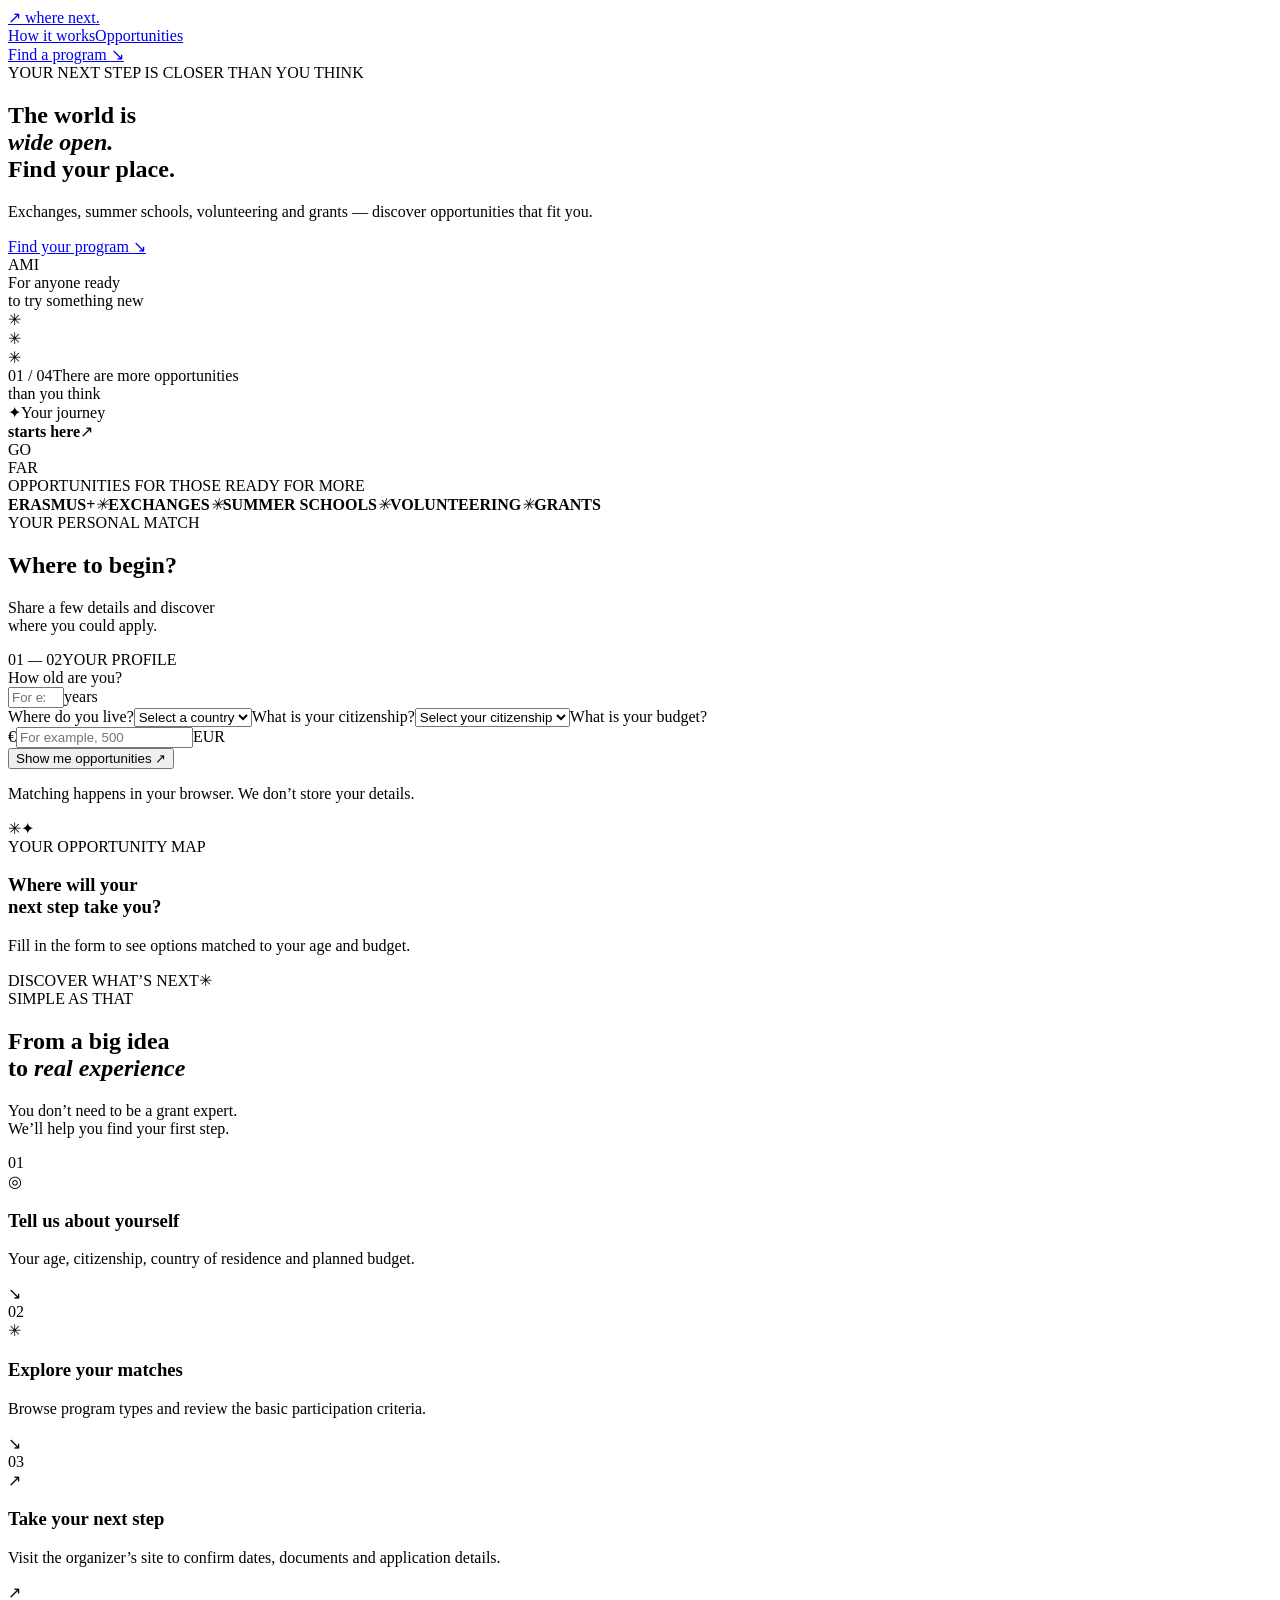
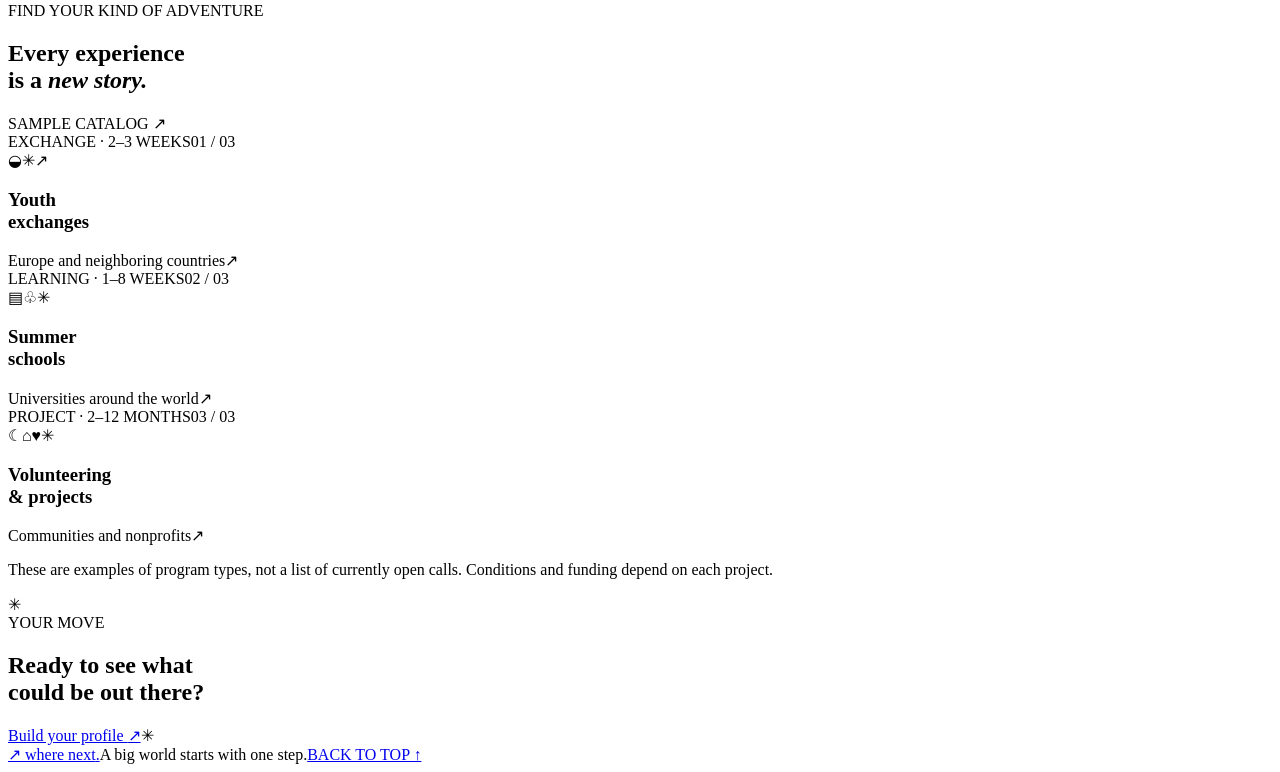
==== site/index.html @ 996e5d80 "Add site/index.html Initial commit of the index.html file with structure and content for the 'Where " ====
<!doctype html>
<html lang="en">
<head>
  <meta charset="utf-8">
  <meta name="viewport" content="width=device-width, initial-scale=1">
  <meta name="theme-color" content="#f6f5ef">
  <title>Where Next — find your opportunity</title>
  <meta name="description" content="Find international exchanges, summer schools and learning programs that fit your age, country and budget.">
  <link rel="preconnect" href="https://fonts.googleapis.com">
  <link rel="preconnect" href="https://fonts.gstatic.com" crossorigin>
  <link href="https://fonts.googleapis.com/css2?family=DM+Sans:wght@400;500;600;700&family=Manrope:wght@400;500;600;700;800&display=swap" rel="stylesheet">
  <link rel="stylesheet" href="style.css">
</head>
<body>
  <header class="topbar"><a class="brand" href="#top" aria-label="Where Next — home"><span class="brand-mark">↗</span> where next<span class="brand-dot">.</span></a><nav><a href="#how">How it works</a><a href="#opportunities">Opportunities</a></nav><a class="top-cta" href="#finder">Find a program <span>↘</span></a></header>
  <main id="top">
    <section class="hero"><div class="hero-copy"><div class="eyebrow"><span class="eyebrow-dot"></span> YOUR NEXT STEP IS CLOSER THAN YOU THINK</div><h1>The world is<br><em>wide open.</em><br>Find your place.</h1><p>Exchanges, summer schools, volunteering and grants — discover opportunities that fit you.</p><a class="button button-dark" href="#finder">Find your program <span>↘</span></a><div class="hero-note"><div class="avatars"><span>A</span><span>M</span><span>I</span></div><span>For anyone ready<br>to try something new</span></div></div><div class="hero-art"><div class="sun"></div><div class="orbit orbit-one"></div><div class="orbit orbit-two"></div><div class="planet planet-big"><span>✳</span></div><div class="planet planet-small"></div><div class="spark spark-a">✳</div><div class="spark spark-b">✳</div><div class="art-caption"><span>01 / 04</span><span>There are more opportunities<br>than you think</span></div><div class="floating-note"><span class="note-icon">✦</span><span>Your journey<br><b>starts here</b></span><span class="note-arrow">↗</span></div></div><div class="hero-stamp">GO<br><span>FAR</span></div></section>
    <section class="trust-strip"><span>OPPORTUNITIES FOR THOSE READY FOR MORE</span><div><b>ERASMUS+</b><i>✳</i><b>EXCHANGES</b><i>✳</i><b>SUMMER SCHOOLS</b><i>✳</i><b>VOLUNTEERING</b><i>✳</i><b>GRANTS</b></div></section>
    <section class="finder-section" id="finder"><div class="section-heading"><div><div class="eyebrow"><span class="eyebrow-dot"></span> YOUR PERSONAL MATCH</div><h2>Where to begin?</h2></div><p>Share a few details and discover<br>where you could apply.</p></div><div class="finder-grid"><form id="finderForm" class="form-card"><div class="form-top"><span class="step">01 <i>—</i> 02</span><span class="tiny-label">YOUR PROFILE</span></div><label>How old are you?<div class="input-wrap"><input id="age" type="number" min="13" max="100" placeholder="For example, 19" required><span class="input-suffix">years</span></div></label><label>Where do you live?<select id="residence" required><option value="">Select a country</option><option>Armenia</option><option>Georgia</option><option>Kazakhstan</option><option>Kyrgyzstan</option><option>Moldova</option><option>Russia</option><option>Tajikistan</option><option>Türkiye</option><option>Ukraine</option><option>Uzbekistan</option><option>Another country</option></select></label><label>What is your citizenship?<select id="citizenship" required><option value="">Select your citizenship</option><option>Armenia</option><option>Georgia</option><option>Kazakhstan</option><option>Kyrgyzstan</option><option>Moldova</option><option>Russia</option><option>Tajikistan</option><option>Türkiye</option><option>Ukraine</option><option>Uzbekistan</option><option>Other</option></select></label><label>What is your budget?<div class="input-wrap"><span class="input-prefix">€</span><input id="budget" type="number" min="0" placeholder="For example, 500" required><span class="input-suffix">EUR</span></div></label><button class="button button-lime submit-button" type="submit">Show me opportunities <span>↗</span></button><p class="form-privacy">Matching happens in your browser. We don’t store your details.</p></form><div class="results-area" id="resultsArea"><div class="empty-state"><div class="empty-graphic"><span class="empty-sun"></span><span class="empty-star">✳</span><span class="empty-card">✦</span></div><div class="empty-copy"><span class="tiny-label">YOUR OPPORTUNITY MAP</span><h3>Where will your<br>next step take you?</h3><p>Fill in the form to see options matched to your age and budget.</p></div><div class="empty-bottom"><span>DISCOVER WHAT’S NEXT</span><span>✳</span></div></div></div></div></section>
    <section class="how-section" id="how"><div class="how-top"><div><div class="eyebrow"><span class="eyebrow-dot"></span> SIMPLE AS THAT</div><h2>From a big idea<br>to <em>real experience</em></h2></div><p>You don’t need to be a grant expert.<br>We’ll help you find your first step.</p></div><div class="steps"><article><span class="step-num">01</span><div class="step-icon icon-lime">◎</div><h3>Tell us about yourself</h3><p>Your age, citizenship, country of residence and planned budget.</p><span class="step-arrow">↘</span></article><article><span class="step-num">02</span><div class="step-icon icon-peach">✳</div><h3>Explore your matches</h3><p>Browse program types and review the basic participation criteria.</p><span class="step-arrow">↘</span></article><article><span class="step-num">03</span><div class="step-icon icon-blue">↗</div><h3>Take your next step</h3><p>Visit the organizer’s site to confirm dates, documents and application details.</p><span class="step-arrow">↗</span></article></div></section>
    <section class="opportunities" id="opportunities"><div class="opportunities-head"><div><div class="eyebrow"><span class="eyebrow-dot"></span> FIND YOUR KIND OF ADVENTURE</div><h2>Every experience<br>is a <em>new story.</em></h2></div><span class="catalog-badge">SAMPLE CATALOG <span>↗</span></span></div><div class="feature-cards"><article class="feature-card feature-green"><div class="feature-meta"><span>EXCHANGE · 2–3 WEEKS</span><span>01 / 03</span></div><div class="feature-illustration ill-exchange"><span class="ill-circle"></span><span class="ill-person">◒</span><span class="ill-star">✳</span><span class="ill-flag">↗</span></div><h3>Youth<br>exchanges</h3><div class="feature-bottom"><span>Europe and neighboring countries</span><span class="round-arrow">↗</span></div></article><article class="feature-card feature-orange"><div class="feature-meta"><span>LEARNING · 1–8 WEEKS</span><span>02 / 03</span></div><div class="feature-illustration ill-school"><span class="ill-sun"></span><span class="ill-book">▤</span><span class="ill-palm">♧</span><span class="ill-star">✳</span></div><h3>Summer<br>schools</h3><div class="feature-bottom"><span>Universities around the world</span><span class="round-arrow">↗</span></div></article><article class="feature-card feature-blue"><div class="feature-meta"><span>PROJECT · 2–12 MONTHS</span><span>03 / 03</span></div><div class="feature-illustration ill-volunteer"><span class="ill-moon">☾</span><span class="ill-house">⌂</span><span class="ill-heart">♥</span><span class="ill-star">✳</span></div><h3>Volunteering<br>& projects</h3><div class="feature-bottom"><span>Communities and nonprofits</span><span class="round-arrow">↗</span></div></article></div><p class="catalog-note">These are examples of program types, not a list of currently open calls. Conditions and funding depend on each project.</p></section>
    <section class="cta"><div class="cta-star">✳</div><div><span class="eyebrow">YOUR MOVE</span><h2>Ready to see what<br>could be out there?</h2></div><a class="button button-dark" href="#finder">Build your profile <span>↗</span></a><span class="cta-orbit">✳</span></section>
  </main>
  <footer><a class="brand" href="#top"><span class="brand-mark">↗</span> where next<span class="brand-dot">.</span></a><span>A big world starts with one step.</span><a href="#top">BACK TO TOP ↑</a></footer>
  <script src="script.js"></script>
</body>
</html>
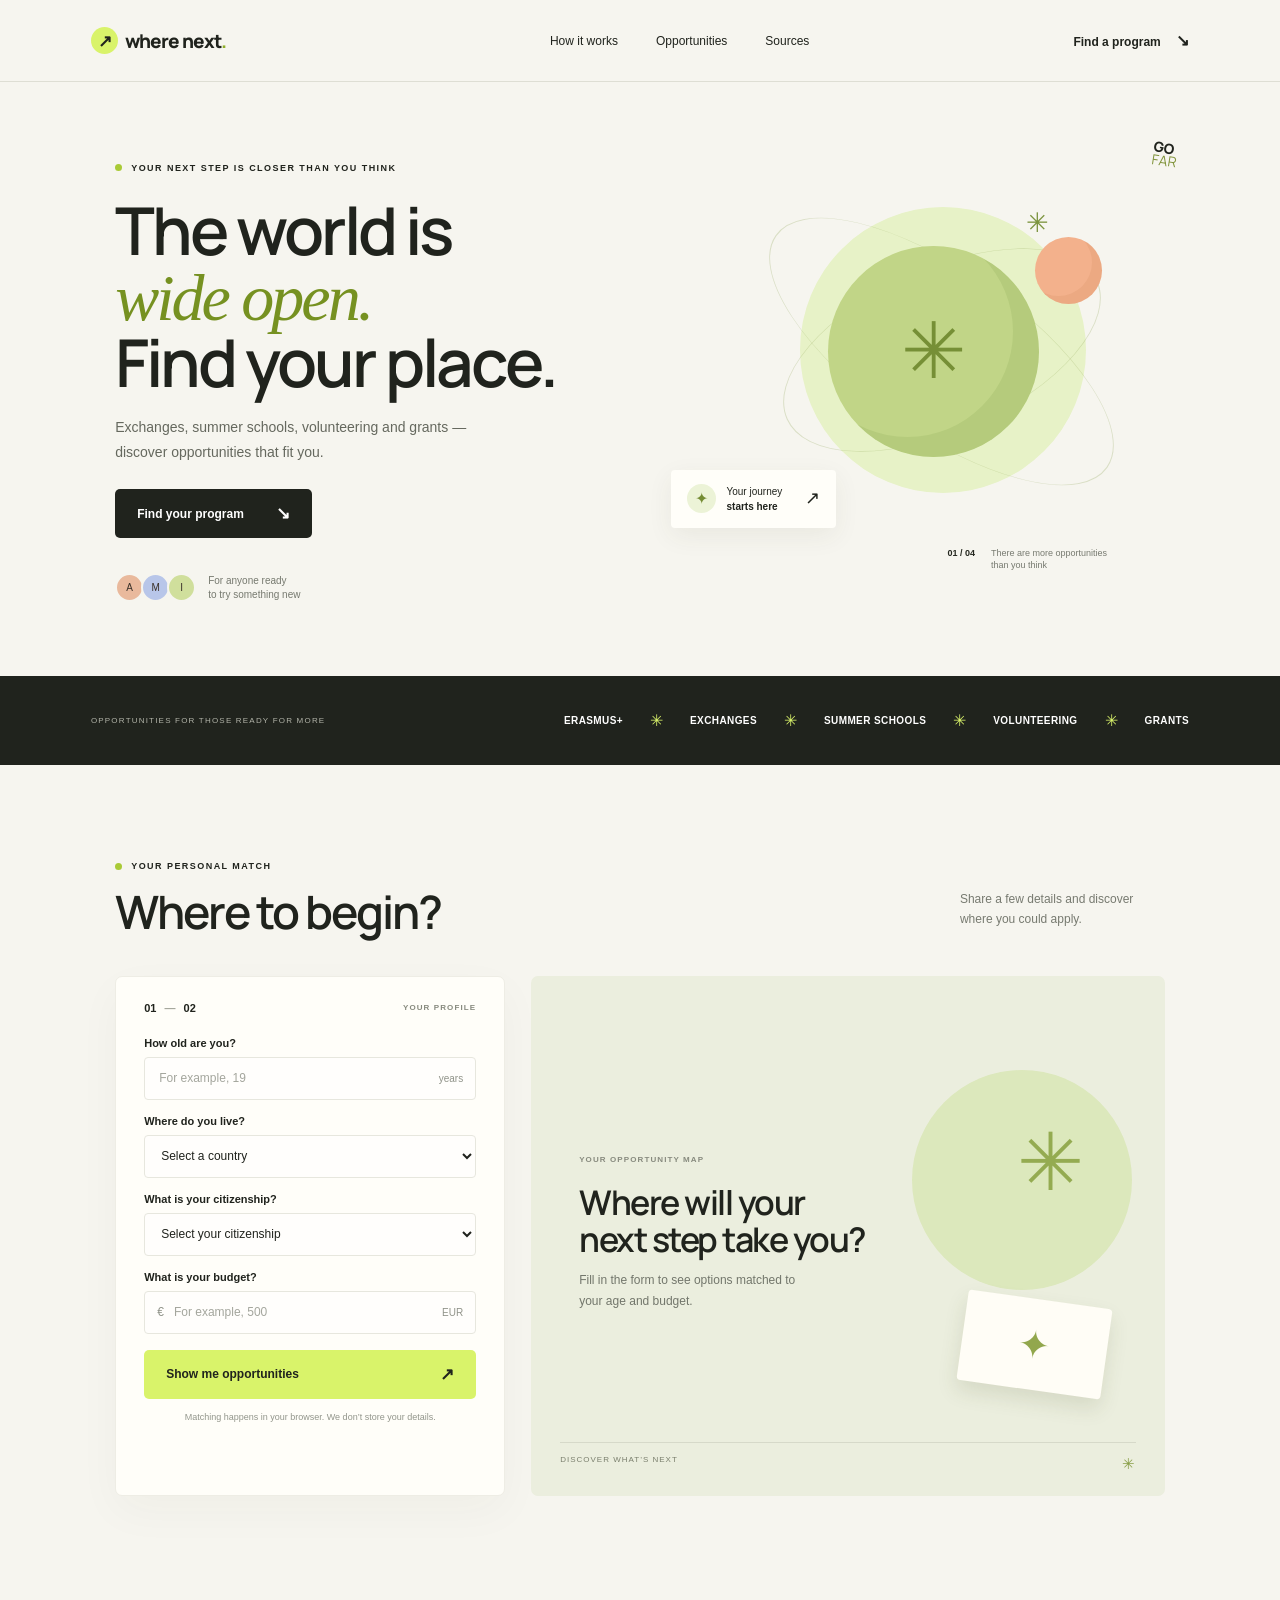
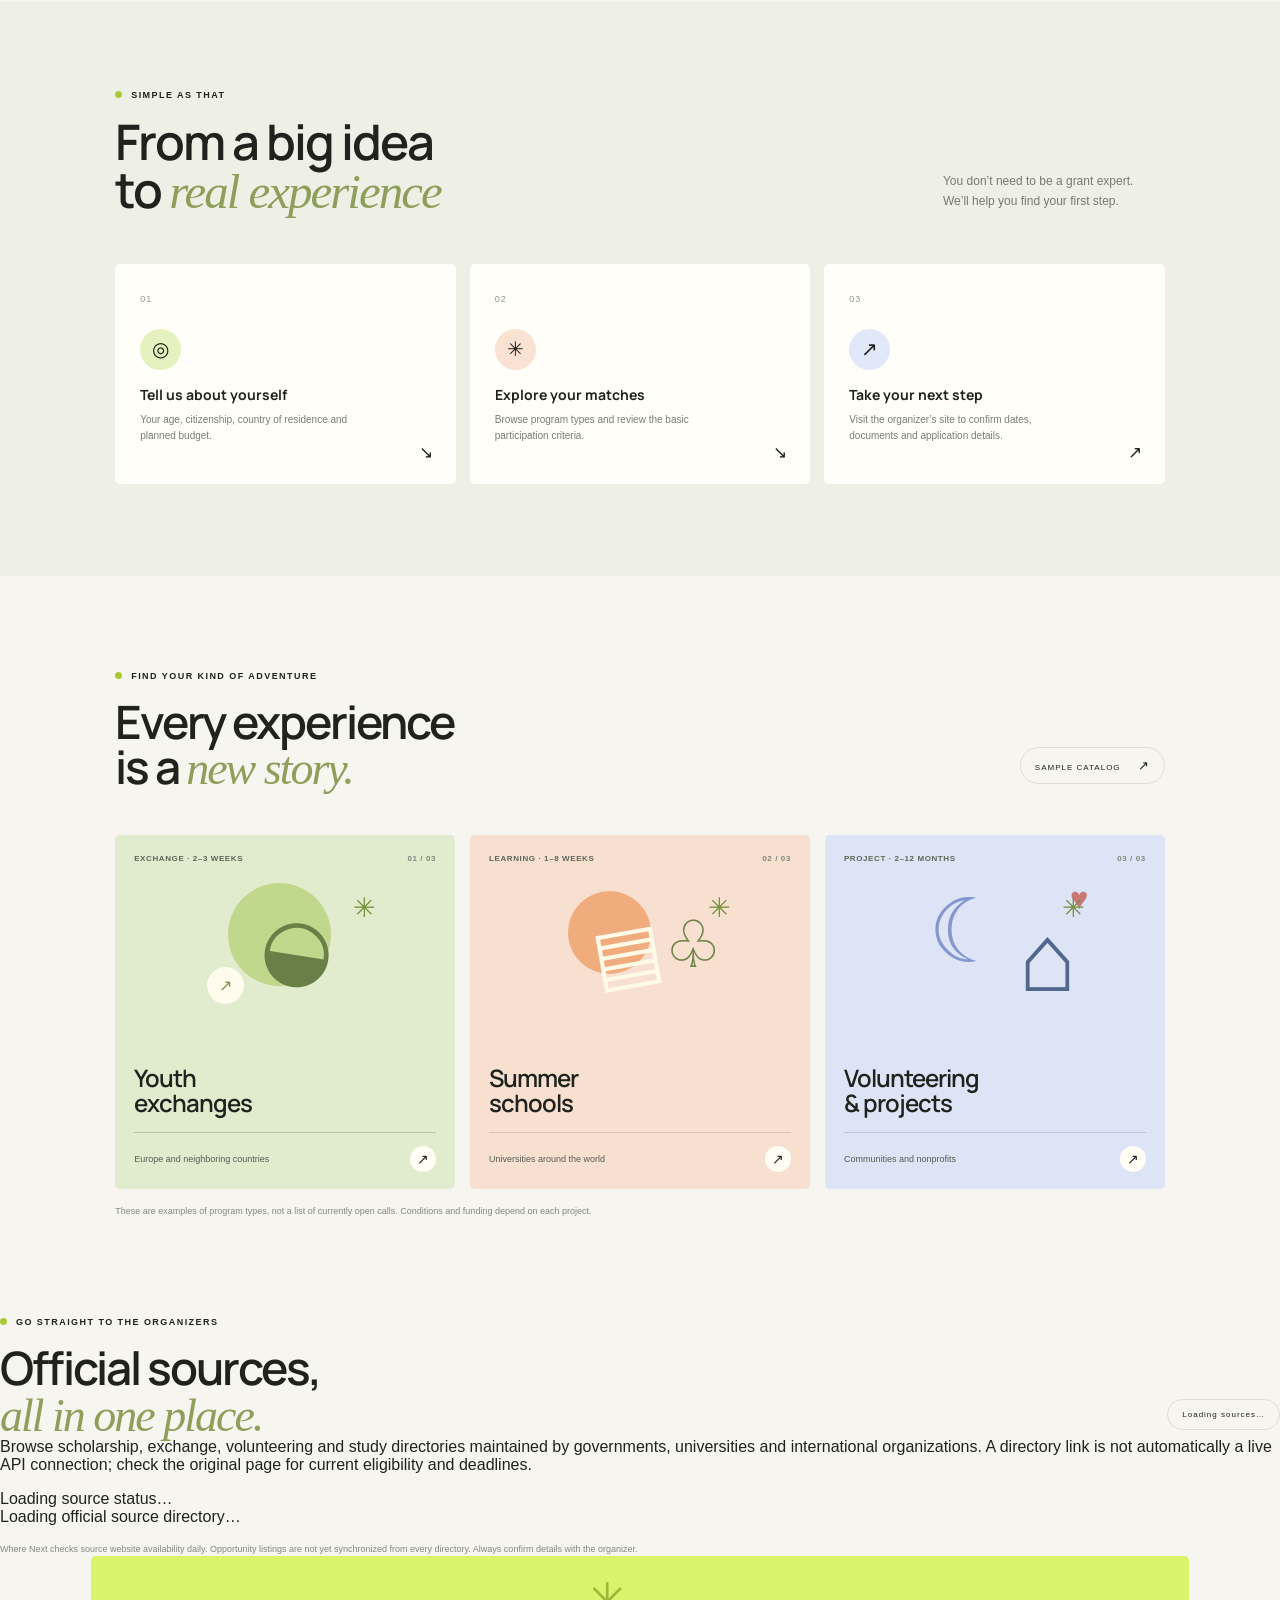
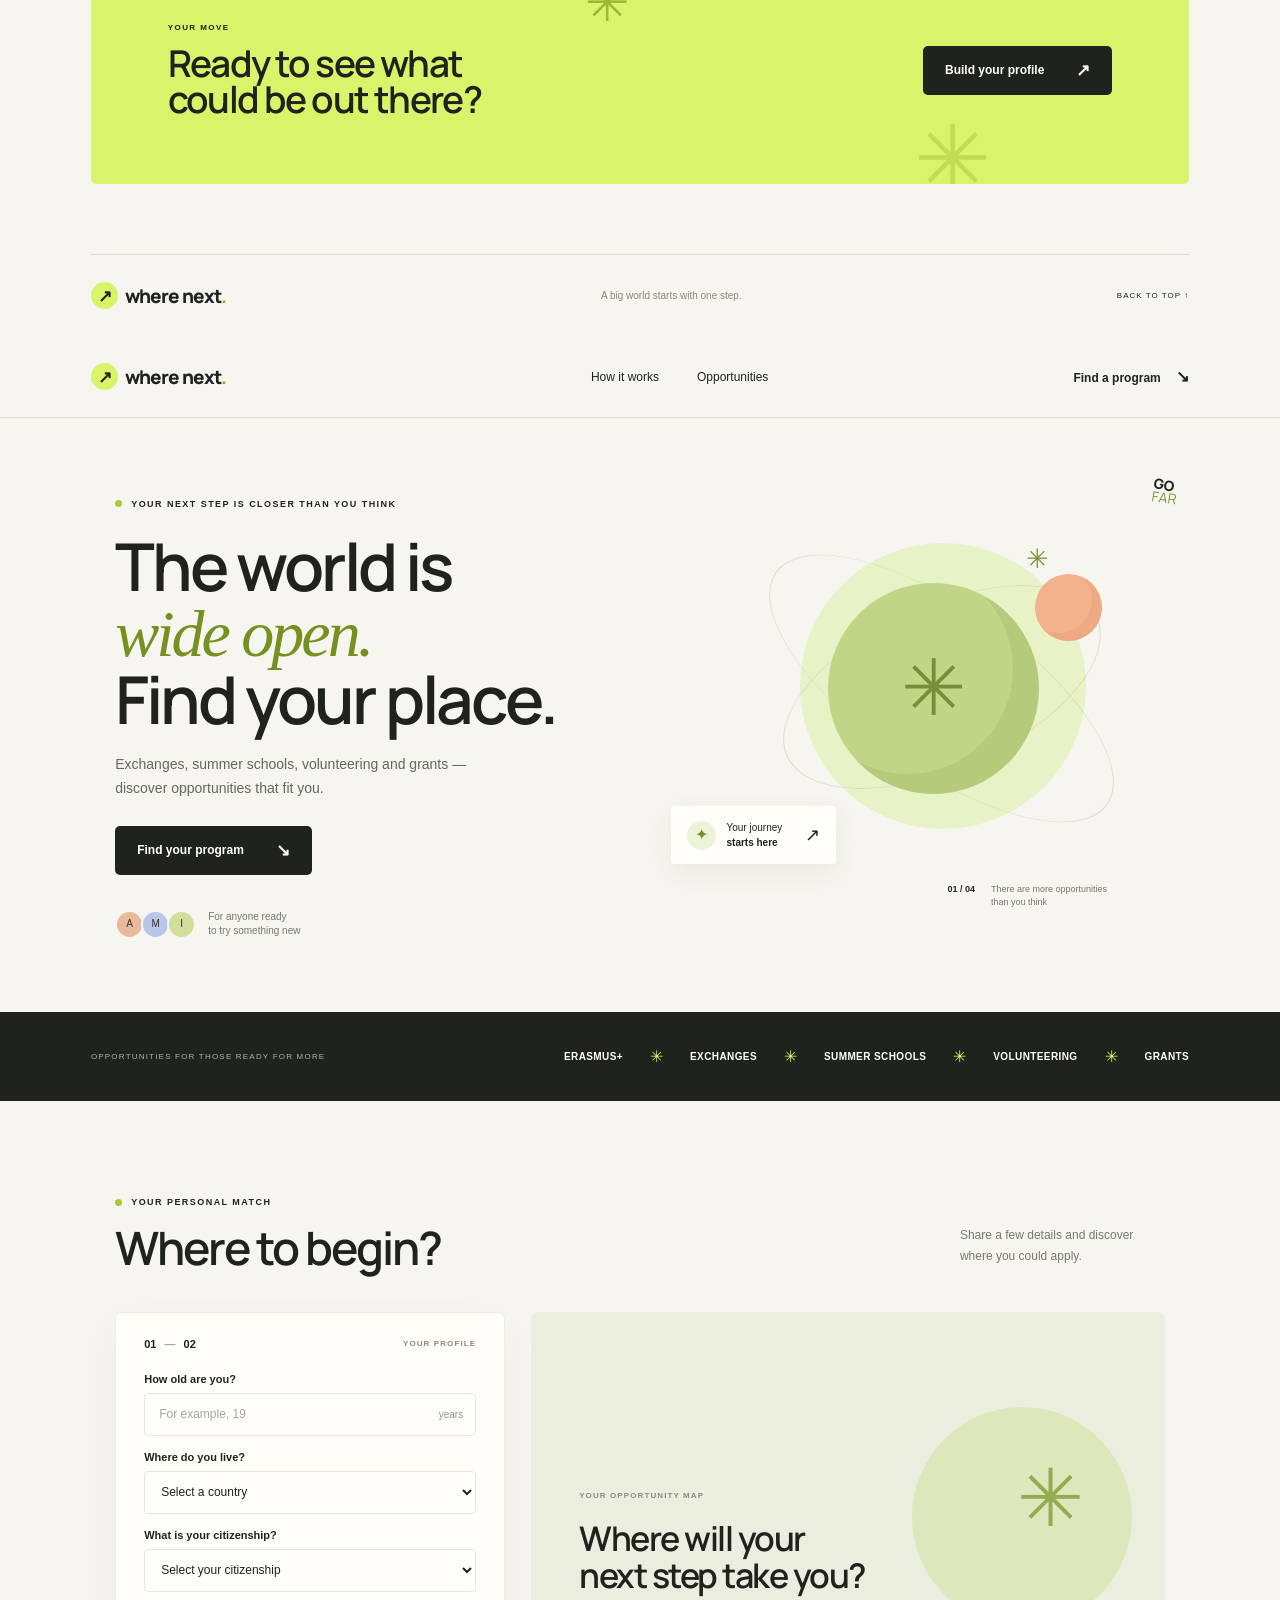
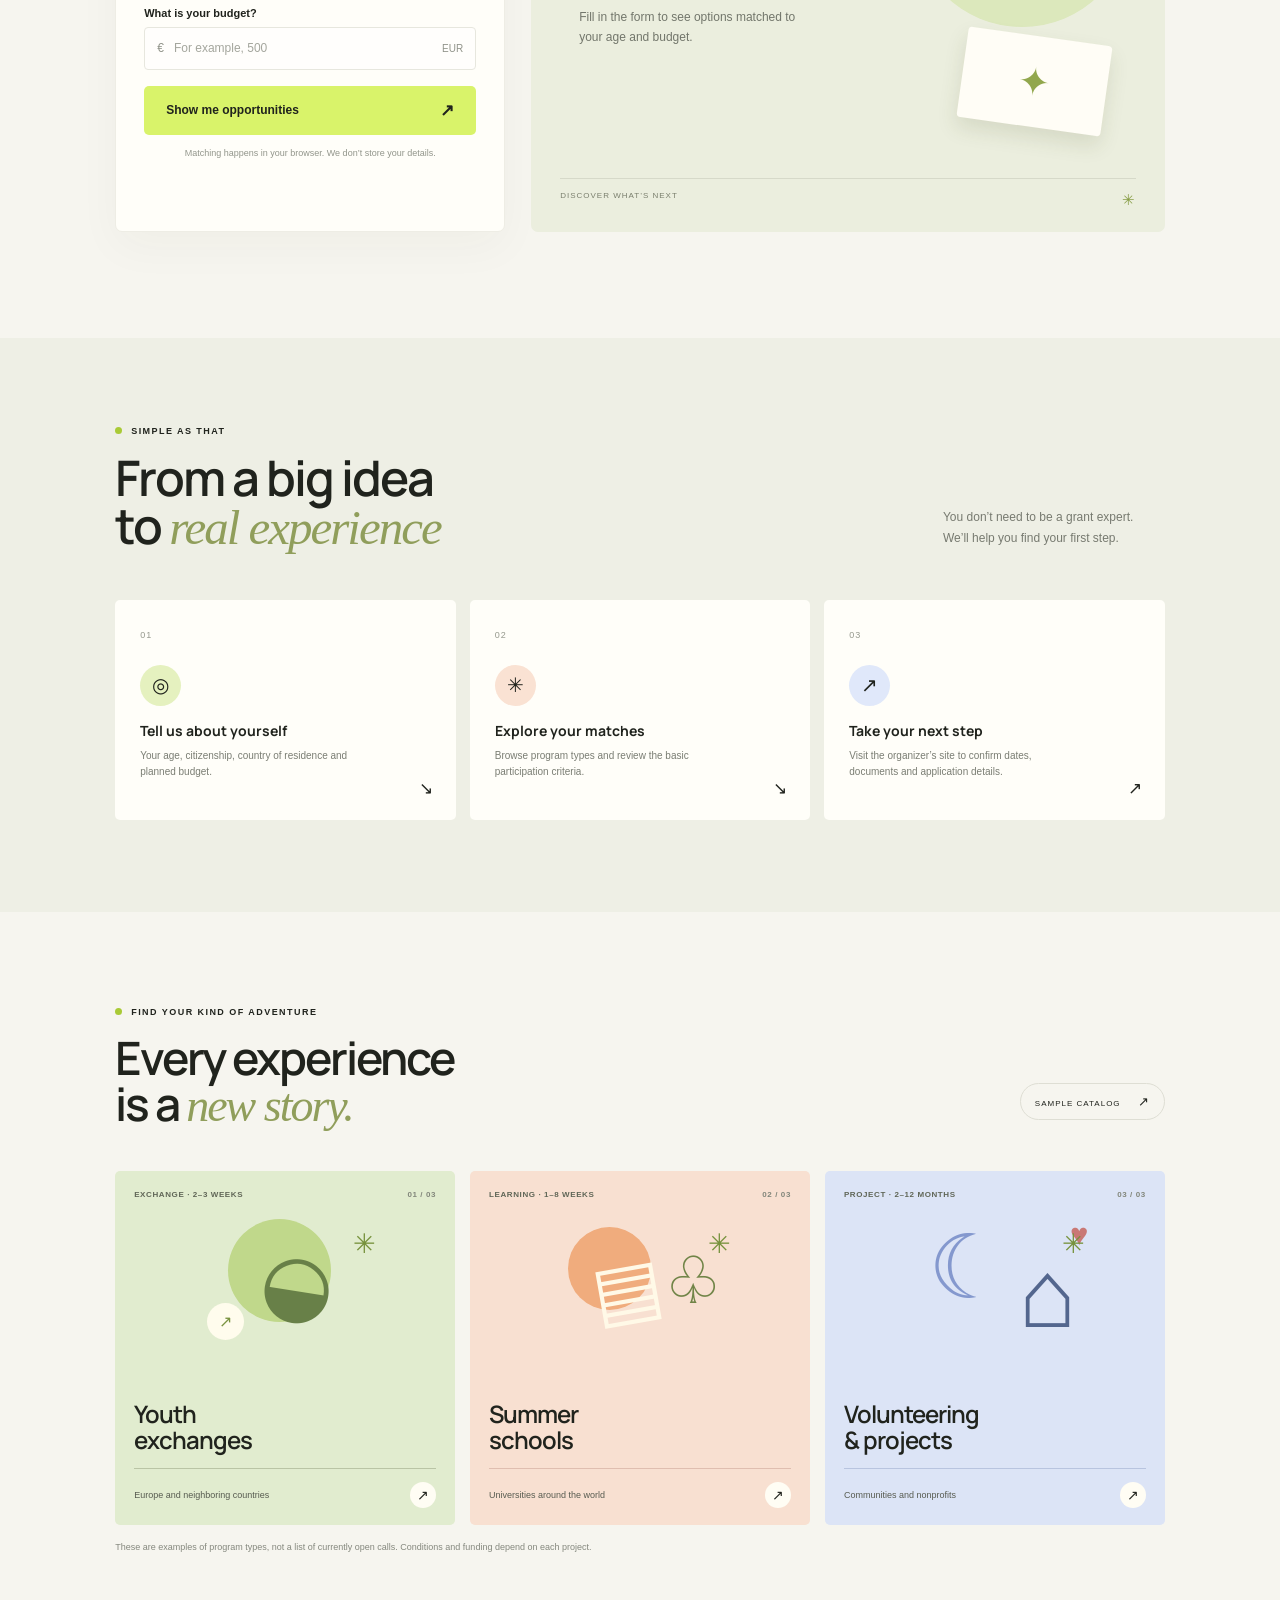
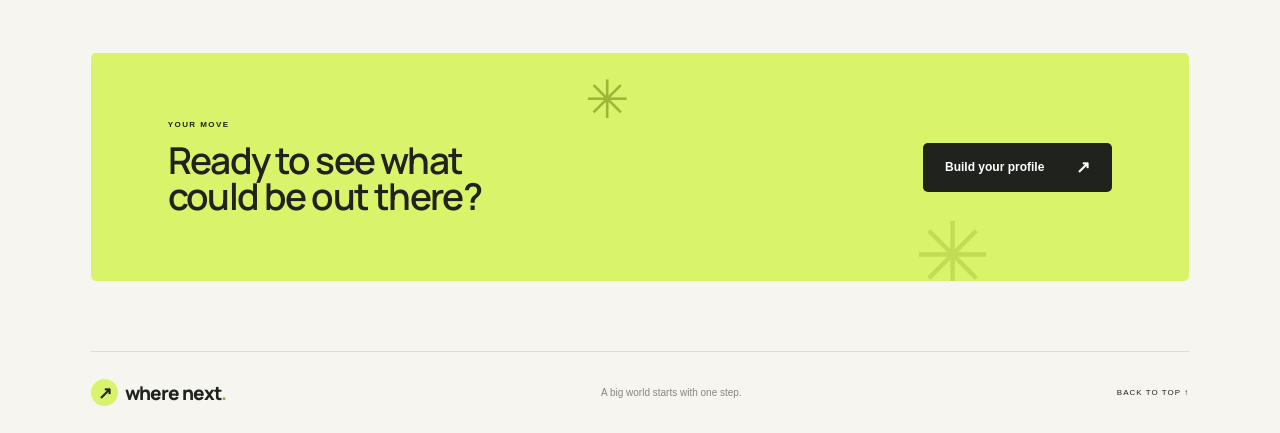
==== commit 8234f3b2: "Add official source directory section" ====
--- a/site/index.html
+++ b/site/index.html
@@ -1,3 +1,31 @@
+<!doctype html>
+<html lang="en">
+<head>
+  <meta charset="utf-8">
+  <meta name="viewport" content="width=device-width, initial-scale=1">
+  <meta name="theme-color" content="#f6f5ef">
+  <title>Where Next — find your opportunity</title>
+  <meta name="description" content="Find international exchanges, summer schools and learning programs that fit your age, country and budget.">
+  <link rel="preconnect" href="https://fonts.googleapis.com">
+  <link rel="preconnect" href="https://fonts.gstatic.com" crossorigin>
+  <link href="https://fonts.googleapis.com/css2?family=DM+Sans:wght@400;500;600;700&family=Manrope:wght@400;500;600;700;800&display=swap" rel="stylesheet">
+  <link rel="stylesheet" href="style.css">
+</head>
+<body>
+  <header class="topbar"><a class="brand" href="#top" aria-label="Where Next — home"><span class="brand-mark">↗</span> where next<span class="brand-dot">.</span></a><nav><a href="#how">How it works</a><a href="#opportunities">Opportunities</a><a href="#sources">Sources</a></nav><a class="top-cta" href="#finder">Find a program <span>↘</span></a></header>
+  <main id="top">
+    <section class="hero"><div class="hero-copy"><div class="eyebrow"><span class="eyebrow-dot"></span> YOUR NEXT STEP IS CLOSER THAN YOU THINK</div><h1>The world is<br><em>wide open.</em><br>Find your place.</h1><p>Exchanges, summer schools, volunteering and grants — discover opportunities that fit you.</p><a class="button button-dark" href="#finder">Find your program <span>↘</span></a><div class="hero-note"><div class="avatars"><span>A</span><span>M</span><span>I</span></div><span>For anyone ready<br>to try something new</span></div></div><div class="hero-art"><div class="sun"></div><div class="orbit orbit-one"></div><div class="orbit orbit-two"></div><div class="planet planet-big"><span>✳</span></div><div class="planet planet-small"></div><div class="spark spark-a">✳</div><div class="spark spark-b">✳</div><div class="art-caption"><span>01 / 04</span><span>There are more opportunities<br>than you think</span></div><div class="floating-note"><span class="note-icon">✦</span><span>Your journey<br><b>starts here</b></span><span class="note-arrow">↗</span></div></div><div class="hero-stamp">GO<br><span>FAR</span></div></section>
+    <section class="trust-strip"><span>OPPORTUNITIES FOR THOSE READY FOR MORE</span><div><b>ERASMUS+</b><i>✳</i><b>EXCHANGES</b><i>✳</i><b>SUMMER SCHOOLS</b><i>✳</i><b>VOLUNTEERING</b><i>✳</i><b>GRANTS</b></div></section>
+    <section class="finder-section" id="finder"><div class="section-heading"><div><div class="eyebrow"><span class="eyebrow-dot"></span> YOUR PERSONAL MATCH</div><h2>Where to begin?</h2></div><p>Share a few details and discover<br>where you could apply.</p></div><div class="finder-grid"><form id="finderForm" class="form-card"><div class="form-top"><span class="step">01 <i>—</i> 02</span><span class="tiny-label">YOUR PROFILE</span></div><label>How old are you?<div class="input-wrap"><input id="age" type="number" min="13" max="100" placeholder="For example, 19" required><span class="input-suffix">years</span></div></label><label>Where do you live?<select id="residence" required><option value="">Select a country</option><option>Armenia</option><option>Georgia</option><option>Kazakhstan</option><option>Kyrgyzstan</option><option>Moldova</option><option>Russia</option><option>Tajikistan</option><option>Türkiye</option><option>Ukraine</option><option>Uzbekistan</option><option>Another country</option></select></label><label>What is your citizenship?<select id="citizenship" required><option value="">Select your citizenship</option><option>Armenia</option><option>Georgia</option><option>Kazakhstan</option><option>Kyrgyzstan</option><option>Moldova</option><option>Russia</option><option>Tajikistan</option><option>Türkiye</option><option>Ukraine</option><option>Uzbekistan</option><option>Other</option></select></label><label>What is your budget?<div class="input-wrap"><span class="input-prefix">€</span><input id="budget" type="number" min="0" placeholder="For example, 500" required><span class="input-suffix">EUR</span></div></label><button class="button button-lime submit-button" type="submit">Show me opportunities <span>↗</span></button><p class="form-privacy">Matching happens in your browser. We don’t store your details.</p></form><div class="results-area" id="resultsArea"><div class="empty-state"><div class="empty-graphic"><span class="empty-sun"></span><span class="empty-star">✳</span><span class="empty-card">✦</span></div><div class="empty-copy"><span class="tiny-label">YOUR OPPORTUNITY MAP</span><h3>Where will your<br>next step take you?</h3><p>Fill in the form to see options matched to your age and budget.</p></div><div class="empty-bottom"><span>DISCOVER WHAT’S NEXT</span><span>✳</span></div></div></div></div></section>
+    <section class="how-section" id="how"><div class="how-top"><div><div class="eyebrow"><span class="eyebrow-dot"></span> SIMPLE AS THAT</div><h2>From a big idea<br>to <em>real experience</em></h2></div><p>You don’t need to be a grant expert.<br>We’ll help you find your first step.</p></div><div class="steps"><article><span class="step-num">01</span><div class="step-icon icon-lime">◎</div><h3>Tell us about yourself</h3><p>Your age, citizenship, country of residence and planned budget.</p><span class="step-arrow">↘</span></article><article><span class="step-num">02</span><div class="step-icon icon-peach">✳</div><h3>Explore your matches</h3><p>Browse program types and review the basic participation criteria.</p><span class="step-arrow">↘</span></article><article><span class="step-num">03</span><div class="step-icon icon-blue">↗</div><h3>Take your next step</h3><p>Visit the organizer’s site to confirm dates, documents and application details.</p><span class="step-arrow">↗</span></article></div></section>
+    <section class="opportunities" id="opportunities"><div class="opportunities-head"><div><div class="eyebrow"><span class="eyebrow-dot"></span> FIND YOUR KIND OF ADVENTURE</div><h2>Every experience<br>is a <em>new story.</em></h2></div><span class="catalog-badge">SAMPLE CATALOG <span>↗</span></span></div><div class="feature-cards"><article class="feature-card feature-green"><div class="feature-meta"><span>EXCHANGE · 2–3 WEEKS</span><span>01 / 03</span></div><div class="feature-illustration ill-exchange"><span class="ill-circle"></span><span class="ill-person">◒</span><span class="ill-star">✳</span><span class="ill-flag">↗</span></div><h3>Youth<br>exchanges</h3><div class="feature-bottom"><span>Europe and neighboring countries</span><span class="round-arrow">↗</span></div></article><article class="feature-card feature-orange"><div class="feature-meta"><span>LEARNING · 1–8 WEEKS</span><span>02 / 03</span></div><div class="feature-illustration ill-school"><span class="ill-sun"></span><span class="ill-book">▤</span><span class="ill-palm">♧</span><span class="ill-star">✳</span></div><h3>Summer<br>schools</h3><div class="feature-bottom"><span>Universities around the world</span><span class="round-arrow">↗</span></div></article><article class="feature-card feature-blue"><div class="feature-meta"><span>PROJECT · 2–12 MONTHS</span><span>03 / 03</span></div><div class="feature-illustration ill-volunteer"><span class="ill-moon">☾</span><span class="ill-house">⌂</span><span class="ill-heart">♥</span><span class="ill-star">✳</span></div><h3>Volunteering<br>& projects</h3><div class="feature-bottom"><span>Communities and nonprofits</span><span class="round-arrow">↗</span></div></article></div><p class="catalog-note">These are examples of program types, not a list of currently open calls. Conditions and funding depend on each project.</p></section>
+    <section class="sources-section" id="sources"><div class="opportunities-head"><div><div class="eyebrow"><span class="eyebrow-dot"></span> GO STRAIGHT TO THE ORGANIZERS</div><h2>Official sources,<br><em>all in one place.</em></h2></div><span class="catalog-badge" id="sourcesCount">Loading sources…</span></div><p class="sources-intro">Browse scholarship, exchange, volunteering and study directories maintained by governments, universities and international organizations. A directory link is not automatically a live API connection; check the original page for current eligibility and deadlines.</p><div class="source-health" id="sourceHealth" aria-live="polite">Loading source status…</div><div class="source-grid" id="sourceGrid"><p>Loading official source directory…</p></div><p class="catalog-note">Where Next checks source website availability daily. Opportunity listings are not yet synchronized from every directory. Always confirm details with the organizer.</p></section>
+    <section class="cta"><div class="cta-star">✳</div><div><span class="eyebrow">YOUR MOVE</span><h2>Ready to see what<br>could be out there?</h2></div><a class="button button-dark" href="#finder">Build your profile <span>↗</span></a><span class="cta-orbit">✳</span></section>
+  </main>
+  <footer><a class="brand" href="#top"><span class="brand-mark">↗</span> where next<span class="brand-dot">.</span></a><span>A big world starts with one step.</span><a href="#top">BACK TO TOP ↑</a></footer>
+  <script src="script.js"></script>
+</body>
+</html>
 <!doctype html>
 <html lang="en">
 <head>
--- a/site/style.css
+++ b/site/style.css
@@ -0,0 +1,5 @@
+:root{--ink:#20231d;--paper:#f6f5ef;--lime:#d9f36a;--line:#deded4;--muted:#777a70;--green:#d8ecbf;--peach:#f7c5a6;--blue:#b9c9f4}*{box-sizing:border-box}html{scroll-behavior:smooth}body{margin:0;background:var(--paper);color:var(--ink);font-family:'DM Sans',sans-serif}.topbar{height:82px;padding:0 7.1%;display:flex;align-items:center;justify-content:space-between;border-bottom:1px solid var(--line)}.brand{font-family:Manrope,sans-serif;font-weight:800;font-size:19px;letter-spacing:-1px;text-decoration:none;color:var(--ink);display:flex;align-items:center;gap:7px}.brand-mark{display:grid;place-items:center;width:27px;height:27px;border-radius:50%;background:var(--lime);font-size:17px}.brand-dot{color:#8fae29;margin-left:-7px}.topbar nav{display:flex;gap:38px;margin-left:60px}.topbar nav a,footer a{font-size:12px;color:var(--ink);text-decoration:none}.top-cta{font-size:12px;font-weight:700;color:var(--ink);text-decoration:none}.top-cta span{margin-left:12px;font-size:16px}.hero{min-height:594px;padding:70px 9% 63px;display:grid;grid-template-columns:1fr 1fr;align-items:center;position:relative;overflow:hidden}.hero-copy{z-index:2}.eyebrow{font-size:9px;letter-spacing:1.45px;font-weight:700;display:flex;align-items:center;gap:9px}.eyebrow-dot{width:7px;height:7px;background:#a9ca36;border-radius:50%}h1,h2,h3,p{margin-top:0}h1,h2{font-family:Manrope,sans-serif;letter-spacing:-3px;line-height:.99;font-size:66px;margin:25px 0 20px;font-weight:600}h1 em,h2 em{font-family:Georgia,serif;font-weight:400;color:#769121} .hero-copy>p{font-size:14px;line-height:1.75;color:#65685e;max-width:360px;margin-bottom:25px}.button{min-height:49px;padding:0 22px;border-radius:5px;display:inline-flex;align-items:center;justify-content:space-between;gap:32px;border:0;text-decoration:none;font:700 12px 'DM Sans',sans-serif;cursor:pointer}.button-dark{background:var(--ink);color:white}.button span{font-size:17px}.hero-note{display:flex;align-items:center;gap:12px;margin-top:35px;font-size:10px;line-height:1.4;color:#76796f}.avatars{display:flex;padding-left:3px}.avatars span{width:29px;height:29px;margin-left:-3px;border:2px solid var(--paper);border-radius:50%;background:#e9b99c;display:grid;place-items:center;font-size:10px;color:#3a3129}.avatars span:nth-child(2){background:#b8c6e9}.avatars span:nth-child(3){background:#d0df9c}.hero-art{height:440px;position:relative;display:grid;place-items:center}.sun{position:absolute;width:286px;height:286px;border-radius:50%;background:#e7f2c7;right:15%;top:10%}.orbit{position:absolute;width:340px;height:340px;border:1px solid rgba(125,151,64,.24);border-radius:50%;right:10%;top:4%;transform:rotate(-24deg) scaleY(.48)}.orbit-two{width:405px;height:405px;right:4%;top:-3%;transform:rotate(35deg) scaleY(.4)}.planet-big{position:absolute;width:211px;height:211px;border-radius:50%;background:#c1d587;right:24%;top:19%;display:grid;place-items:center;box-shadow:inset -26px -20px 0 rgba(94,128,44,.12)}.planet-big span{font-size:78px;color:#768f36;font-weight:300}.planet-small{position:absolute;width:67px;height:67px;border-radius:50%;background:#f3b18c;right:12%;top:17%;box-shadow:inset -10px -8px 0 rgba(180,105,59,.12)}.spark{position:absolute;font-size:27px;color:#7c943f}.spark-a{right:22%;top:10%}.spark-b{right:68%;bottom:21%;font-size:17px;color:#de9873}.hero-stamp{position:absolute;right:8%;top:10%;font:800 14px Manrope,sans-serif;line-height:.95;transform:rotate(9deg)}.hero-stamp span{font-weight:400;color:#81943c}.art-caption{position:absolute;right:11%;bottom:7%;display:flex;gap:16px;align-items:start;font-size:9px;line-height:1.4;color:#777a70}.art-caption span:first-child{font-weight:700;color:#252820}.floating-note{position:absolute;left:6%;bottom:17%;background:#fffef9;padding:14px 16px;border-radius:4px;box-shadow:0 8px 26px #454b2b12;display:flex;align-items:center;gap:10px;font-size:10px;line-height:1.5}.note-icon{width:29px;height:29px;border-radius:50%;background:#ecf3d7;display:grid;place-items:center;color:#748c34;font-size:16px}.note-arrow{margin-left:13px;font-size:18px}.trust-strip{min-height:89px;background:var(--ink);color:#fff;padding:0 7.1%;display:flex;align-items:center;justify-content:space-between;gap:30px}.trust-strip>span{font-size:8px;letter-spacing:1.2px;color:#b2b4a9;white-space:nowrap}.trust-strip div{display:flex;align-items:center;gap:27px}.trust-strip b{font-size:10px;letter-spacing:.4px;white-space:nowrap}.trust-strip i{color:var(--lime);font-style:normal}.finder-section{padding:96px 9% 106px}.section-heading,.how-top,.opportunities-head{display:flex;align-items:end;justify-content:space-between}.section-heading h2,.how-top h2,.opportunities-head h2{font-size:46px;margin:18px 0 0;letter-spacing:-2px}.section-heading>p,.how-top>p{font-size:12px;line-height:1.7;color:#777a70;margin:0 3% 5px 0}.finder-grid{display:grid;grid-template-columns:390px 1fr;gap:26px;margin-top:41px}.form-card{background:#fffef9;border:1px solid #eeede5;border-radius:7px;padding:25px 28px 22px;box-shadow:0 15px 45px #343a2009}.form-top{display:flex;justify-content:space-between;align-items:center;margin-bottom:23px}.step{font-size:11px;font-weight:700}.step i{font-style:normal;color:#a4a69c;margin:0 5px}.tiny-label{font-size:8px;letter-spacing:1.1px;color:#878a7e;font-weight:700}.form-card label{display:block;font-size:11px;font-weight:700;margin:0 0 15px}.input-wrap,select{height:43px;border:1px solid #e7e7de;border-radius:4px;width:100%;margin-top:8px;background:#fffefc;display:flex;align-items:center;padding:0 12px;color:var(--ink)}.input-wrap input{border:0;outline:0;background:transparent;height:100%;width:100%;font:400 12px 'DM Sans',sans-serif;color:var(--ink)}input::placeholder{color:#a4a69d}select{font:400 12px 'DM Sans',sans-serif;outline:0}.input-suffix,.input-prefix{font-size:10px;color:#909389;font-weight:500;white-space:nowrap}.input-prefix{font-size:12px;margin-right:8px}.submit-button{width:100%;margin-top:1px}.button-lime{background:var(--lime);color:var(--ink)}.form-privacy{text-align:center;color:#92958b;font-size:9px;margin:13px 0 0}.results-area{min-height:520px}.empty-state{height:100%;min-height:520px;background:#ebeede;border-radius:7px;position:relative;overflow:hidden;padding:47px 48px;display:flex;align-items:center}.empty-graphic{position:absolute;right:2%;top:7%;width:45%;height:80%}.empty-sun{position:absolute;width:220px;height:220px;border-radius:50%;background:#dce8bc;top:14%;right:7%}.empty-star{position:absolute;font-size:80px;color:#94ab51;right:24%;top:25%}.empty-card{position:absolute;bottom:9%;right:16%;height:91px;width:145px;background:#fffdf6;border-radius:4px;box-shadow:0 10px 20px #45531d20;display:grid;place-items:center;color:#92a74d;font-size:39px;transform:rotate(8deg)}.empty-copy{position:relative;z-index:1;max-width:290px}.empty-copy h3{font:600 34px/1.08 Manrope,sans-serif;letter-spacing:-1.5px;margin:18px 0 13px}.empty-copy p{font-size:12px;color:#72766b;line-height:1.7;max-width:240px}.empty-bottom{position:absolute;bottom:23px;left:29px;right:29px;display:flex;justify-content:space-between;border-top:1px solid #d6d9c9;padding-top:12px;font-size:8px;letter-spacing:1px;color:#7a7f6d}.empty-bottom span:last-child{font-size:15px;color:#879d45}.results-head{display:flex;justify-content:space-between;align-items:end;margin:0 2px 13px}.results-head h3{font:600 26px Manrope,sans-serif;letter-spacing:-1px;margin:8px 0 0}.result-count{font-size:10px;color:#7b7e73}.result-list{display:grid;gap:12px}.result-card{display:grid;grid-template-columns:84px 1fr auto;align-items:center;gap:16px;padding:17px;background:#fffef9;border:1px solid #edede5;border-radius:6px}.result-icon{height:78px;border-radius:4px;display:grid;place-items:center;font-size:29px}.result-icon.green{background:#e3edcc;color:#708a31}.result-icon.peach{background:#f8dfcf;color:#bd7553}.result-icon.blue{background:#dce4f8;color:#637ab0}.result-card h4{margin:6px 0;font:700 15px Manrope,sans-serif}.result-card p{font-size:10px;color:#76796f;margin:0;line-height:1.5}.result-tag{font-size:8px;letter-spacing:.6px;color:#85887e;font-weight:700}.result-match{font-size:9px;color:#61792b;background:#edf4d6;padding:6px 8px;border-radius:2px;white-space:nowrap}.result-details{grid-column:2/4;border-top:1px solid #eee;padding-top:11px;margin-top:0!important;color:#62665b!important}.result-disclaimer{font-size:9px;line-height:1.5;color:#888b80;margin:5px 2px 0}.no-results{height:100%;min-height:360px;border:1px dashed #cdd1bc;background:#f4f4eb;border-radius:6px;padding:42px;display:flex;flex-direction:column;justify-content:center}.no-results>span{font-size:29px;color:#809444}.no-results h3{font:600 25px Manrope,sans-serif;letter-spacing:-1px;margin:17px 0 10px}.no-results p{max-width:350px;color:#73776b;font-size:12px;line-height:1.7}.how-section{background:#eeefe5;padding:88px 9% 92px}.how-top h2{font-size:49px}.how-top h2 em,.opportunities-head h2 em{color:#909e5b}.steps{display:grid;grid-template-columns:repeat(3,1fr);gap:14px;margin-top:47px}.steps article{background:#fffef9;border-radius:5px;padding:24px 25px 22px;min-height:220px;position:relative}.step-num{font-size:9px;color:#96998e;letter-spacing:1px}.step-icon{width:41px;height:41px;border-radius:50%;display:grid;place-items:center;font-size:20px;margin:23px 0 15px}.icon-lime{background:#e5f1bf}.icon-peach{background:#fae2d3}.icon-blue{background:#e0e8fa}.steps h3{font:700 14px Manrope,sans-serif;margin-bottom:8px}.steps p{font-size:10px;line-height:1.6;color:#7a7d73;max-width:220px;margin:0}.step-arrow{position:absolute;right:23px;bottom:21px;font-size:17px}.opportunities{padding:95px 9% 99px}.opportunities-head{align-items:end}.opportunities-head h2{font-size:46px}.catalog-badge{border:1px solid #deded4;border-radius:20px;padding:10px 14px;font-size:8px;letter-spacing:1px;margin-bottom:8px}.catalog-badge span{font-size:13px;margin-left:14px}.feature-cards{display:grid;grid-template-columns:repeat(3,1fr);gap:15px;margin-top:43px}.feature-card{padding:19px 19px 17px;border-radius:5px;min-height:354px;display:flex;flex-direction:column;overflow:hidden}.feature-green{background:#e1eccf}.feature-orange{background:#f8e0d1}.feature-blue{background:#dce4f6}.feature-meta{display:flex;justify-content:space-between;font-size:8px;letter-spacing:.6px;font-weight:700;color:#606657}.feature-meta span:last-child{color:#82867b}.feature-illustration{height:153px;position:relative;display:grid;place-items:center}.ill-circle{width:103px;height:103px;background:#c0d88b;border-radius:50%;position:absolute;left:31%;top:20px}.ill-person{position:absolute;font-size:84px;color:#688048;left:42%;top:36px;transform:rotate(9deg)}.ill-star{position:absolute;right:20%;top:29px;font-size:27px;color:#77923d}.ill-flag{position:absolute;left:24%;bottom:12px;background:#fffced;border-radius:50%;width:37px;height:37px;display:grid;place-items:center;color:#799340}.ill-sun{width:83px;height:83px;background:#f0ac7d;border-radius:50%;position:absolute;left:26%;top:28px}.ill-book{position:absolute;left:34%;top:46px;font-size:75px;color:#fff9e7;transform:rotate(-10deg)}.ill-palm{position:absolute;right:23%;top:44px;color:#708447;font-size:65px}.ill-volunteer .ill-moon{position:absolute;font-size:89px;color:#8498ce;left:28%;top:16px}.ill-house{position:absolute;font-size:96px;color:#53668e;right:23%;top:40px}.ill-heart{position:absolute;font-size:31px;right:19%;top:18px;color:#c97875}.feature-card h3{font:600 24px/1.06 Manrope,sans-serif;letter-spacing:-1px;margin:auto 0 16px}.feature-bottom{border-top:1px solid #b9c4a5;padding-top:13px;display:flex;align-items:center;justify-content:space-between;font-size:9px;color:#575b50}.feature-orange .feature-bottom{border-color:#dfbeb0}.feature-blue .feature-bottom{border-color:#b8c4df}.round-arrow{width:26px;height:26px;border-radius:50%;background:#fffdf4;display:grid;place-items:center;font-size:14px;color:var(--ink)}.catalog-note{font-size:9px;line-height:1.6;color:#85887e;margin:15px 0 0}.cta{margin:0 7.1% 70px;background:var(--lime);min-height:228px;border-radius:5px;padding:40px 6%;display:flex;align-items:center;justify-content:space-between;position:relative;overflow:hidden}.cta .eyebrow{font-size:8px}.cta h2{font-size:37px;letter-spacing:-1.6px;margin:13px 0 0}.cta .button{z-index:1}.cta-star{font-size:53px;color:#9bb638;position:absolute;left:45%;top:16px}.cta-orbit{font-size:92px;color:#c1dd55;position:absolute;right:18%;bottom:-29px}footer{height:82px;margin:0 7.1%;border-top:1px solid var(--line);display:flex;align-items:center;justify-content:space-between}footer>span{font-size:10px;color:#85887e}footer>a:last-child{font-size:8px;letter-spacing:1px}
+@media(max-width:850px){.topbar{padding:0 5%}.topbar nav{gap:16px;margin-left:0}.hero{padding:58px 7%;grid-template-columns:1fr 1fr}.hero h1{font-size:55px}.hero-art{transform:scale(.85);margin-left:-20px}.trust-strip{padding:20px 5%;display:block}.trust-strip>span{display:block;text-align:center;margin-bottom:15px}.trust-strip div{justify-content:center;gap:14px;flex-wrap:wrap}.finder-section,.how-section,.opportunities{padding-left:6%;padding-right:6%}.finder-grid{grid-template-columns:330px 1fr;gap:16px}.empty-state{padding:33px 28px}.empty-graphic{opacity:.7;right:-9%}.feature-card{padding:15px;min-height:330px}}
+@media(max-width:640px){.topbar{height:67px}.brand{font-size:17px}.topbar nav{display:none}.top-cta{font-size:10px}.hero{display:block;padding:51px 7% 25px;min-height:0}.hero h1{font-size:58px}.hero-copy>p{font-size:13px}.hero-art{height:325px;margin:14px -14% 0;transform:scale(.86)}.hero-stamp{right:10%;top:55%}.trust-strip div{gap:10px 15px}.trust-strip b{font-size:8px}.finder-section,.how-section,.opportunities{padding:66px 6%}.section-heading,.how-top,.opportunities-head{display:block}.section-heading h2,.how-top h2,.opportunities-head h2{font-size:40px}.section-heading>p,.how-top>p{margin-top:15px}.finder-grid{grid-template-columns:1fr;margin-top:28px}.form-card{padding:23px}.results-area{min-height:400px}.empty-state{min-height:400px;padding:30px 25px;align-items:flex-start}.empty-copy{margin-top:28px}.empty-copy h3{font-size:29px}.empty-graphic{top:21%;right:-4%;transform:scale(.76);transform-origin:top right}.steps{grid-template-columns:1fr;margin-top:30px}.steps article{min-height:195px}.step-icon{margin-top:17px}.catalog-badge{display:inline-block;margin-top:18px}.feature-cards{grid-template-columns:1fr;margin-top:30px}.feature-card{min-height:325px;padding:20px}.feature-illustration{height:145px}.cta{margin:0 5% 50px;padding:32px 7%;min-height:290px;align-items:flex-start;flex-direction:column;justify-content:center;gap:22px}.cta h2{font-size:32px}.cta-star{left:auto;right:15%;top:8px;font-size:40px}.cta-orbit{right:8%;bottom:-18px}footer{margin:0 5%;height:80px;gap:10px}footer .brand{font-size:14px}footer>span{font-size:8px;max-width:130px;text-align:center}footer>a:last-child{font-size:7px}}
+.results-area .no-results a{width:fit-content;margin-top:10px;color:#536a21;font-size:11px;font-weight:700;text-decoration:none;border-bottom:1px solid #aaba7c;padding-bottom:3px}.result-link{text-decoration:none;display:inline-block}
+.source-links{display:grid;gap:10px;margin-top:22px}.source-links a{display:block;padding:13px 16px;border:1px solid rgba(24,35,27,.14);border-radius:12px;color:#18231b;text-decoration:none;font-weight:600;background:rgba(255,255,255,.45)}.source-links a:hover{background:#fff}
--- a/site/style.css
+++ b/site/style.css
@@ -0,0 +1,5 @@
+:root{--ink:#20231d;--paper:#f6f5ef;--lime:#d9f36a;--line:#deded4;--muted:#777a70;--green:#d8ecbf;--peach:#f7c5a6;--blue:#b9c9f4}*{box-sizing:border-box}html{scroll-behavior:smooth}body{margin:0;background:var(--paper);color:var(--ink);font-family:'DM Sans',sans-serif}.topbar{height:82px;padding:0 7.1%;display:flex;align-items:center;justify-content:space-between;border-bottom:1px solid var(--line)}.brand{font-family:Manrope,sans-serif;font-weight:800;font-size:19px;letter-spacing:-1px;text-decoration:none;color:var(--ink);display:flex;align-items:center;gap:7px}.brand-mark{display:grid;place-items:center;width:27px;height:27px;border-radius:50%;background:var(--lime);font-size:17px}.brand-dot{color:#8fae29;margin-left:-7px}.topbar nav{display:flex;gap:38px;margin-left:60px}.topbar nav a,footer a{font-size:12px;color:var(--ink);text-decoration:none}.top-cta{font-size:12px;font-weight:700;color:var(--ink);text-decoration:none}.top-cta span{margin-left:12px;font-size:16px}.hero{min-height:594px;padding:70px 9% 63px;display:grid;grid-template-columns:1fr 1fr;align-items:center;position:relative;overflow:hidden}.hero-copy{z-index:2}.eyebrow{font-size:9px;letter-spacing:1.45px;font-weight:700;display:flex;align-items:center;gap:9px}.eyebrow-dot{width:7px;height:7px;background:#a9ca36;border-radius:50%}h1,h2,h3,p{margin-top:0}h1,h2{font-family:Manrope,sans-serif;letter-spacing:-3px;line-height:.99;font-size:66px;margin:25px 0 20px;font-weight:600}h1 em,h2 em{font-family:Georgia,serif;font-weight:400;color:#769121} .hero-copy>p{font-size:14px;line-height:1.75;color:#65685e;max-width:360px;margin-bottom:25px}.button{min-height:49px;padding:0 22px;border-radius:5px;display:inline-flex;align-items:center;justify-content:space-between;gap:32px;border:0;text-decoration:none;font:700 12px 'DM Sans',sans-serif;cursor:pointer}.button-dark{background:var(--ink);color:white}.button span{font-size:17px}.hero-note{display:flex;align-items:center;gap:12px;margin-top:35px;font-size:10px;line-height:1.4;color:#76796f}.avatars{display:flex;padding-left:3px}.avatars span{width:29px;height:29px;margin-left:-3px;border:2px solid var(--paper);border-radius:50%;background:#e9b99c;display:grid;place-items:center;font-size:10px;color:#3a3129}.avatars span:nth-child(2){background:#b8c6e9}.avatars span:nth-child(3){background:#d0df9c}.hero-art{height:440px;position:relative;display:grid;place-items:center}.sun{position:absolute;width:286px;height:286px;border-radius:50%;background:#e7f2c7;right:15%;top:10%}.orbit{position:absolute;width:340px;height:340px;border:1px solid rgba(125,151,64,.24);border-radius:50%;right:10%;top:4%;transform:rotate(-24deg) scaleY(.48)}.orbit-two{width:405px;height:405px;right:4%;top:-3%;transform:rotate(35deg) scaleY(.4)}.planet-big{position:absolute;width:211px;height:211px;border-radius:50%;background:#c1d587;right:24%;top:19%;display:grid;place-items:center;box-shadow:inset -26px -20px 0 rgba(94,128,44,.12)}.planet-big span{font-size:78px;color:#768f36;font-weight:300}.planet-small{position:absolute;width:67px;height:67px;border-radius:50%;background:#f3b18c;right:12%;top:17%;box-shadow:inset -10px -8px 0 rgba(180,105,59,.12)}.spark{position:absolute;font-size:27px;color:#7c943f}.spark-a{right:22%;top:10%}.spark-b{right:68%;bottom:21%;font-size:17px;color:#de9873}.hero-stamp{position:absolute;right:8%;top:10%;font:800 14px Manrope,sans-serif;line-height:.95;transform:rotate(9deg)}.hero-stamp span{font-weight:400;color:#81943c}.art-caption{position:absolute;right:11%;bottom:7%;display:flex;gap:16px;align-items:start;font-size:9px;line-height:1.4;color:#777a70}.art-caption span:first-child{font-weight:700;color:#252820}.floating-note{position:absolute;left:6%;bottom:17%;background:#fffef9;padding:14px 16px;border-radius:4px;box-shadow:0 8px 26px #454b2b12;display:flex;align-items:center;gap:10px;font-size:10px;line-height:1.5}.note-icon{width:29px;height:29px;border-radius:50%;background:#ecf3d7;display:grid;place-items:center;color:#748c34;font-size:16px}.note-arrow{margin-left:13px;font-size:18px}.trust-strip{min-height:89px;background:var(--ink);color:#fff;padding:0 7.1%;display:flex;align-items:center;justify-content:space-between;gap:30px}.trust-strip>span{font-size:8px;letter-spacing:1.2px;color:#b2b4a9;white-space:nowrap}.trust-strip div{display:flex;align-items:center;gap:27px}.trust-strip b{font-size:10px;letter-spacing:.4px;white-space:nowrap}.trust-strip i{color:var(--lime);font-style:normal}.finder-section{padding:96px 9% 106px}.section-heading,.how-top,.opportunities-head{display:flex;align-items:end;justify-content:space-between}.section-heading h2,.how-top h2,.opportunities-head h2{font-size:46px;margin:18px 0 0;letter-spacing:-2px}.section-heading>p,.how-top>p{font-size:12px;line-height:1.7;color:#777a70;margin:0 3% 5px 0}.finder-grid{display:grid;grid-template-columns:390px 1fr;gap:26px;margin-top:41px}.form-card{background:#fffef9;border:1px solid #eeede5;border-radius:7px;padding:25px 28px 22px;box-shadow:0 15px 45px #343a2009}.form-top{display:flex;justify-content:space-between;align-items:center;margin-bottom:23px}.step{font-size:11px;font-weight:700}.step i{font-style:normal;color:#a4a69c;margin:0 5px}.tiny-label{font-size:8px;letter-spacing:1.1px;color:#878a7e;font-weight:700}.form-card label{display:block;font-size:11px;font-weight:700;margin:0 0 15px}.input-wrap,select{height:43px;border:1px solid #e7e7de;border-radius:4px;width:100%;margin-top:8px;background:#fffefc;display:flex;align-items:center;padding:0 12px;color:var(--ink)}.input-wrap input{border:0;outline:0;background:transparent;height:100%;width:100%;font:400 12px 'DM Sans',sans-serif;color:var(--ink)}input::placeholder{color:#a4a69d}select{font:400 12px 'DM Sans',sans-serif;outline:0}.input-suffix,.input-prefix{font-size:10px;color:#909389;font-weight:500;white-space:nowrap}.input-prefix{font-size:12px;margin-right:8px}.submit-button{width:100%;margin-top:1px}.button-lime{background:var(--lime);color:var(--ink)}.form-privacy{text-align:center;color:#92958b;font-size:9px;margin:13px 0 0}.results-area{min-height:520px}.empty-state{height:100%;min-height:520px;background:#ebeede;border-radius:7px;position:relative;overflow:hidden;padding:47px 48px;display:flex;align-items:center}.empty-graphic{position:absolute;right:2%;top:7%;width:45%;height:80%}.empty-sun{position:absolute;width:220px;height:220px;border-radius:50%;background:#dce8bc;top:14%;right:7%}.empty-star{position:absolute;font-size:80px;color:#94ab51;right:24%;top:25%}.empty-card{position:absolute;bottom:9%;right:16%;height:91px;width:145px;background:#fffdf6;border-radius:4px;box-shadow:0 10px 20px #45531d20;display:grid;place-items:center;color:#92a74d;font-size:39px;transform:rotate(8deg)}.empty-copy{position:relative;z-index:1;max-width:290px}.empty-copy h3{font:600 34px/1.08 Manrope,sans-serif;letter-spacing:-1.5px;margin:18px 0 13px}.empty-copy p{font-size:12px;color:#72766b;line-height:1.7;max-width:240px}.empty-bottom{position:absolute;bottom:23px;left:29px;right:29px;display:flex;justify-content:space-between;border-top:1px solid #d6d9c9;padding-top:12px;font-size:8px;letter-spacing:1px;color:#7a7f6d}.empty-bottom span:last-child{font-size:15px;color:#879d45}.results-head{display:flex;justify-content:space-between;align-items:end;margin:0 2px 13px}.results-head h3{font:600 26px Manrope,sans-serif;letter-spacing:-1px;margin:8px 0 0}.result-count{font-size:10px;color:#7b7e73}.result-list{display:grid;gap:12px}.result-card{display:grid;grid-template-columns:84px 1fr auto;align-items:center;gap:16px;padding:17px;background:#fffef9;border:1px solid #edede5;border-radius:6px}.result-icon{height:78px;border-radius:4px;display:grid;place-items:center;font-size:29px}.result-icon.green{background:#e3edcc;color:#708a31}.result-icon.peach{background:#f8dfcf;color:#bd7553}.result-icon.blue{background:#dce4f8;color:#637ab0}.result-card h4{margin:6px 0;font:700 15px Manrope,sans-serif}.result-card p{font-size:10px;color:#76796f;margin:0;line-height:1.5}.result-tag{font-size:8px;letter-spacing:.6px;color:#85887e;font-weight:700}.result-match{font-size:9px;color:#61792b;background:#edf4d6;padding:6px 8px;border-radius:2px;white-space:nowrap}.result-details{grid-column:2/4;border-top:1px solid #eee;padding-top:11px;margin-top:0!important;color:#62665b!important}.result-disclaimer{font-size:9px;line-height:1.5;color:#888b80;margin:5px 2px 0}.no-results{height:100%;min-height:360px;border:1px dashed #cdd1bc;background:#f4f4eb;border-radius:6px;padding:42px;display:flex;flex-direction:column;justify-content:center}.no-results>span{font-size:29px;color:#809444}.no-results h3{font:600 25px Manrope,sans-serif;letter-spacing:-1px;margin:17px 0 10px}.no-results p{max-width:350px;color:#73776b;font-size:12px;line-height:1.7}.how-section{background:#eeefe5;padding:88px 9% 92px}.how-top h2{font-size:49px}.how-top h2 em,.opportunities-head h2 em{color:#909e5b}.steps{display:grid;grid-template-columns:repeat(3,1fr);gap:14px;margin-top:47px}.steps article{background:#fffef9;border-radius:5px;padding:24px 25px 22px;min-height:220px;position:relative}.step-num{font-size:9px;color:#96998e;letter-spacing:1px}.step-icon{width:41px;height:41px;border-radius:50%;display:grid;place-items:center;font-size:20px;margin:23px 0 15px}.icon-lime{background:#e5f1bf}.icon-peach{background:#fae2d3}.icon-blue{background:#e0e8fa}.steps h3{font:700 14px Manrope,sans-serif;margin-bottom:8px}.steps p{font-size:10px;line-height:1.6;color:#7a7d73;max-width:220px;margin:0}.step-arrow{position:absolute;right:23px;bottom:21px;font-size:17px}.opportunities{padding:95px 9% 99px}.opportunities-head{align-items:end}.opportunities-head h2{font-size:46px}.catalog-badge{border:1px solid #deded4;border-radius:20px;padding:10px 14px;font-size:8px;letter-spacing:1px;margin-bottom:8px}.catalog-badge span{font-size:13px;margin-left:14px}.feature-cards{display:grid;grid-template-columns:repeat(3,1fr);gap:15px;margin-top:43px}.feature-card{padding:19px 19px 17px;border-radius:5px;min-height:354px;display:flex;flex-direction:column;overflow:hidden}.feature-green{background:#e1eccf}.feature-orange{background:#f8e0d1}.feature-blue{background:#dce4f6}.feature-meta{display:flex;justify-content:space-between;font-size:8px;letter-spacing:.6px;font-weight:700;color:#606657}.feature-meta span:last-child{color:#82867b}.feature-illustration{height:153px;position:relative;display:grid;place-items:center}.ill-circle{width:103px;height:103px;background:#c0d88b;border-radius:50%;position:absolute;left:31%;top:20px}.ill-person{position:absolute;font-size:84px;color:#688048;left:42%;top:36px;transform:rotate(9deg)}.ill-star{position:absolute;right:20%;top:29px;font-size:27px;color:#77923d}.ill-flag{position:absolute;left:24%;bottom:12px;background:#fffced;border-radius:50%;width:37px;height:37px;display:grid;place-items:center;color:#799340}.ill-sun{width:83px;height:83px;background:#f0ac7d;border-radius:50%;position:absolute;left:26%;top:28px}.ill-book{position:absolute;left:34%;top:46px;font-size:75px;color:#fff9e7;transform:rotate(-10deg)}.ill-palm{position:absolute;right:23%;top:44px;color:#708447;font-size:65px}.ill-volunteer .ill-moon{position:absolute;font-size:89px;color:#8498ce;left:28%;top:16px}.ill-house{position:absolute;font-size:96px;color:#53668e;right:23%;top:40px}.ill-heart{position:absolute;font-size:31px;right:19%;top:18px;color:#c97875}.feature-card h3{font:600 24px/1.06 Manrope,sans-serif;letter-spacing:-1px;margin:auto 0 16px}.feature-bottom{border-top:1px solid #b9c4a5;padding-top:13px;display:flex;align-items:center;justify-content:space-between;font-size:9px;color:#575b50}.feature-orange .feature-bottom{border-color:#dfbeb0}.feature-blue .feature-bottom{border-color:#b8c4df}.round-arrow{width:26px;height:26px;border-radius:50%;background:#fffdf4;display:grid;place-items:center;font-size:14px;color:var(--ink)}.catalog-note{font-size:9px;line-height:1.6;color:#85887e;margin:15px 0 0}.cta{margin:0 7.1% 70px;background:var(--lime);min-height:228px;border-radius:5px;padding:40px 6%;display:flex;align-items:center;justify-content:space-between;position:relative;overflow:hidden}.cta .eyebrow{font-size:8px}.cta h2{font-size:37px;letter-spacing:-1.6px;margin:13px 0 0}.cta .button{z-index:1}.cta-star{font-size:53px;color:#9bb638;position:absolute;left:45%;top:16px}.cta-orbit{font-size:92px;color:#c1dd55;position:absolute;right:18%;bottom:-29px}footer{height:82px;margin:0 7.1%;border-top:1px solid var(--line);display:flex;align-items:center;justify-content:space-between}footer>span{font-size:10px;color:#85887e}footer>a:last-child{font-size:8px;letter-spacing:1px}
+@media(max-width:850px){.topbar{padding:0 5%}.topbar nav{gap:16px;margin-left:0}.hero{padding:58px 7%;grid-template-columns:1fr 1fr}.hero h1{font-size:55px}.hero-art{transform:scale(.85);margin-left:-20px}.trust-strip{padding:20px 5%;display:block}.trust-strip>span{display:block;text-align:center;margin-bottom:15px}.trust-strip div{justify-content:center;gap:14px;flex-wrap:wrap}.finder-section,.how-section,.opportunities{padding-left:6%;padding-right:6%}.finder-grid{grid-template-columns:330px 1fr;gap:16px}.empty-state{padding:33px 28px}.empty-graphic{opacity:.7;right:-9%}.feature-card{padding:15px;min-height:330px}}
+@media(max-width:640px){.topbar{height:67px}.brand{font-size:17px}.topbar nav{display:none}.top-cta{font-size:10px}.hero{display:block;padding:51px 7% 25px;min-height:0}.hero h1{font-size:58px}.hero-copy>p{font-size:13px}.hero-art{height:325px;margin:14px -14% 0;transform:scale(.86)}.hero-stamp{right:10%;top:55%}.trust-strip div{gap:10px 15px}.trust-strip b{font-size:8px}.finder-section,.how-section,.opportunities{padding:66px 6%}.section-heading,.how-top,.opportunities-head{display:block}.section-heading h2,.how-top h2,.opportunities-head h2{font-size:40px}.section-heading>p,.how-top>p{margin-top:15px}.finder-grid{grid-template-columns:1fr;margin-top:28px}.form-card{padding:23px}.results-area{min-height:400px}.empty-state{min-height:400px;padding:30px 25px;align-items:flex-start}.empty-copy{margin-top:28px}.empty-copy h3{font-size:29px}.empty-graphic{top:21%;right:-4%;transform:scale(.76);transform-origin:top right}.steps{grid-template-columns:1fr;margin-top:30px}.steps article{min-height:195px}.step-icon{margin-top:17px}.catalog-badge{display:inline-block;margin-top:18px}.feature-cards{grid-template-columns:1fr;margin-top:30px}.feature-card{min-height:325px;padding:20px}.feature-illustration{height:145px}.cta{margin:0 5% 50px;padding:32px 7%;min-height:290px;align-items:flex-start;flex-direction:column;justify-content:center;gap:22px}.cta h2{font-size:32px}.cta-star{left:auto;right:15%;top:8px;font-size:40px}.cta-orbit{right:8%;bottom:-18px}footer{margin:0 5%;height:80px;gap:10px}footer .brand{font-size:14px}footer>span{font-size:8px;max-width:130px;text-align:center}footer>a:last-child{font-size:7px}}
+.results-area .no-results a{width:fit-content;margin-top:10px;color:#536a21;font-size:11px;font-weight:700;text-decoration:none;border-bottom:1px solid #aaba7c;padding-bottom:3px}.result-link{text-decoration:none;display:inline-block}
+.source-links{display:grid;gap:10px;margin-top:22px}.source-links a{display:block;padding:13px 16px;border:1px solid rgba(24,35,27,.14);border-radius:12px;color:#18231b;text-decoration:none;font-weight:600;background:rgba(255,255,255,.45)}.source-links a:hover{background:#fff}
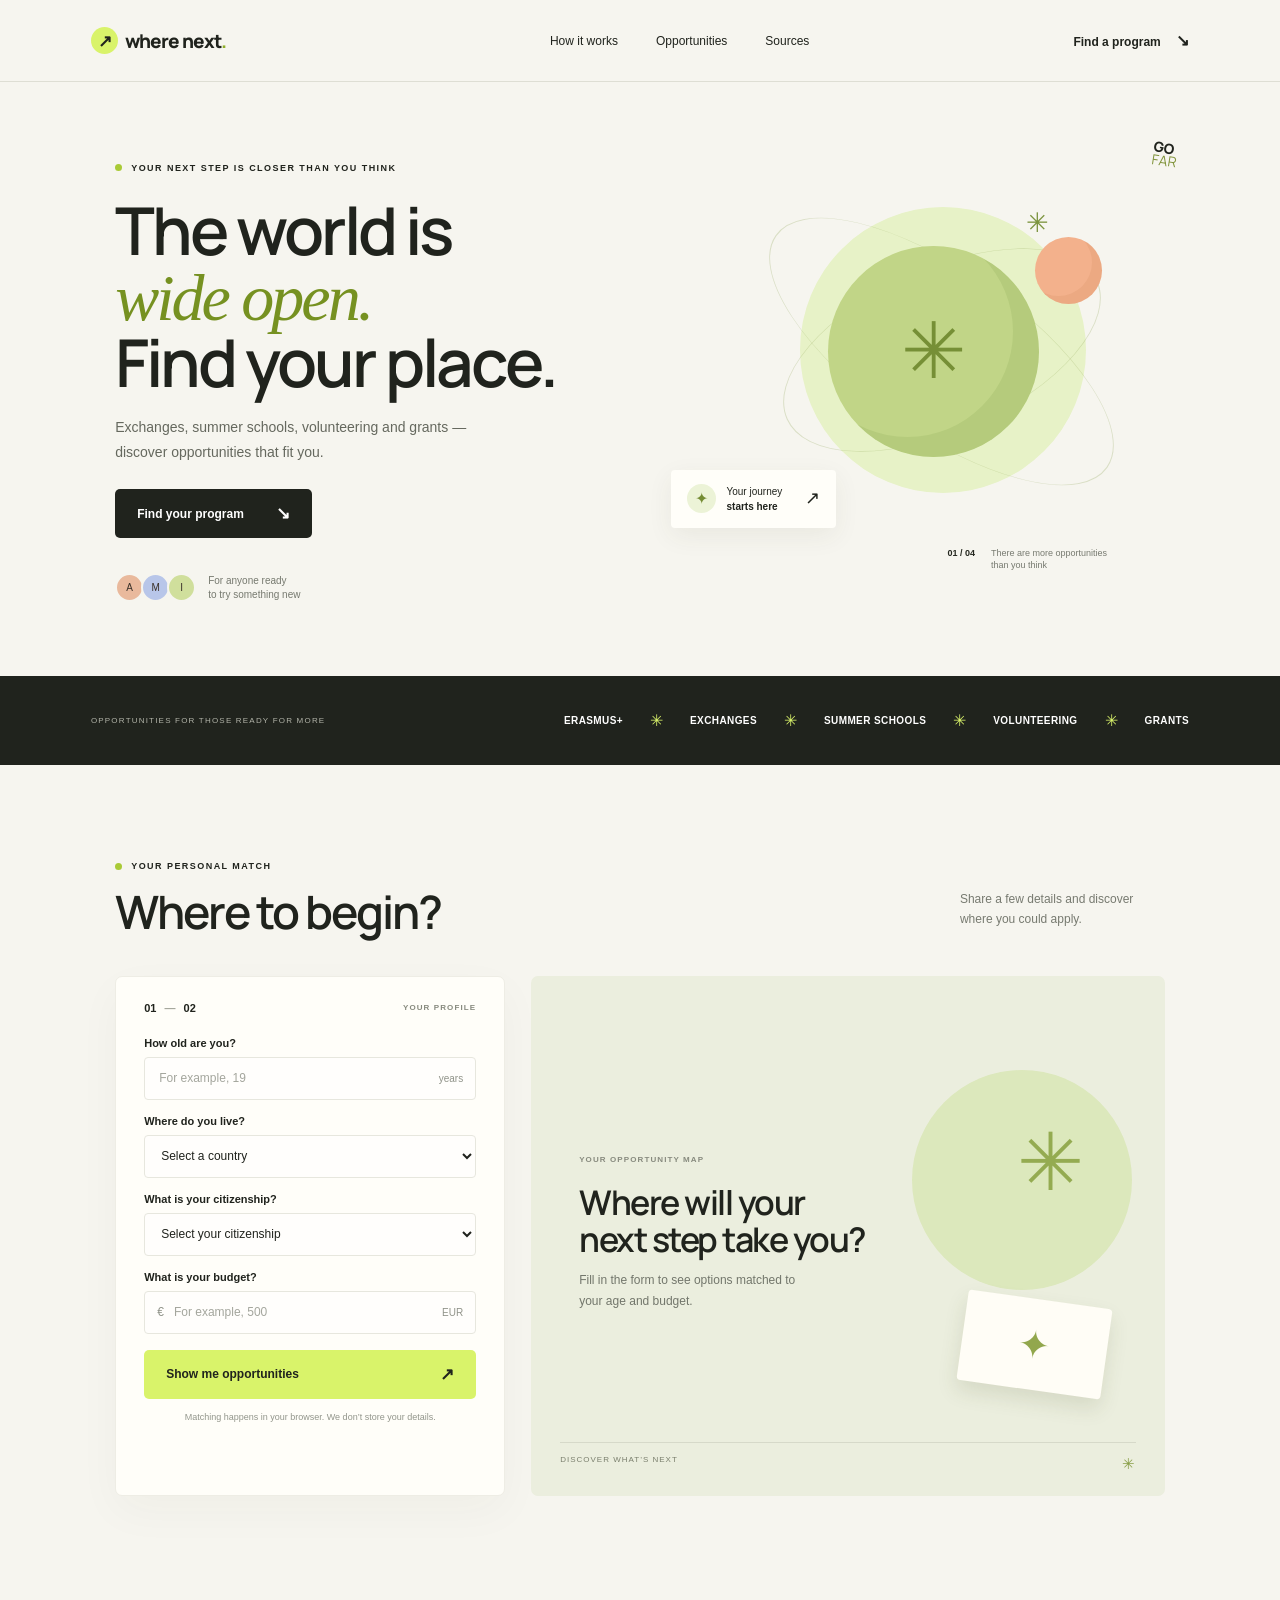
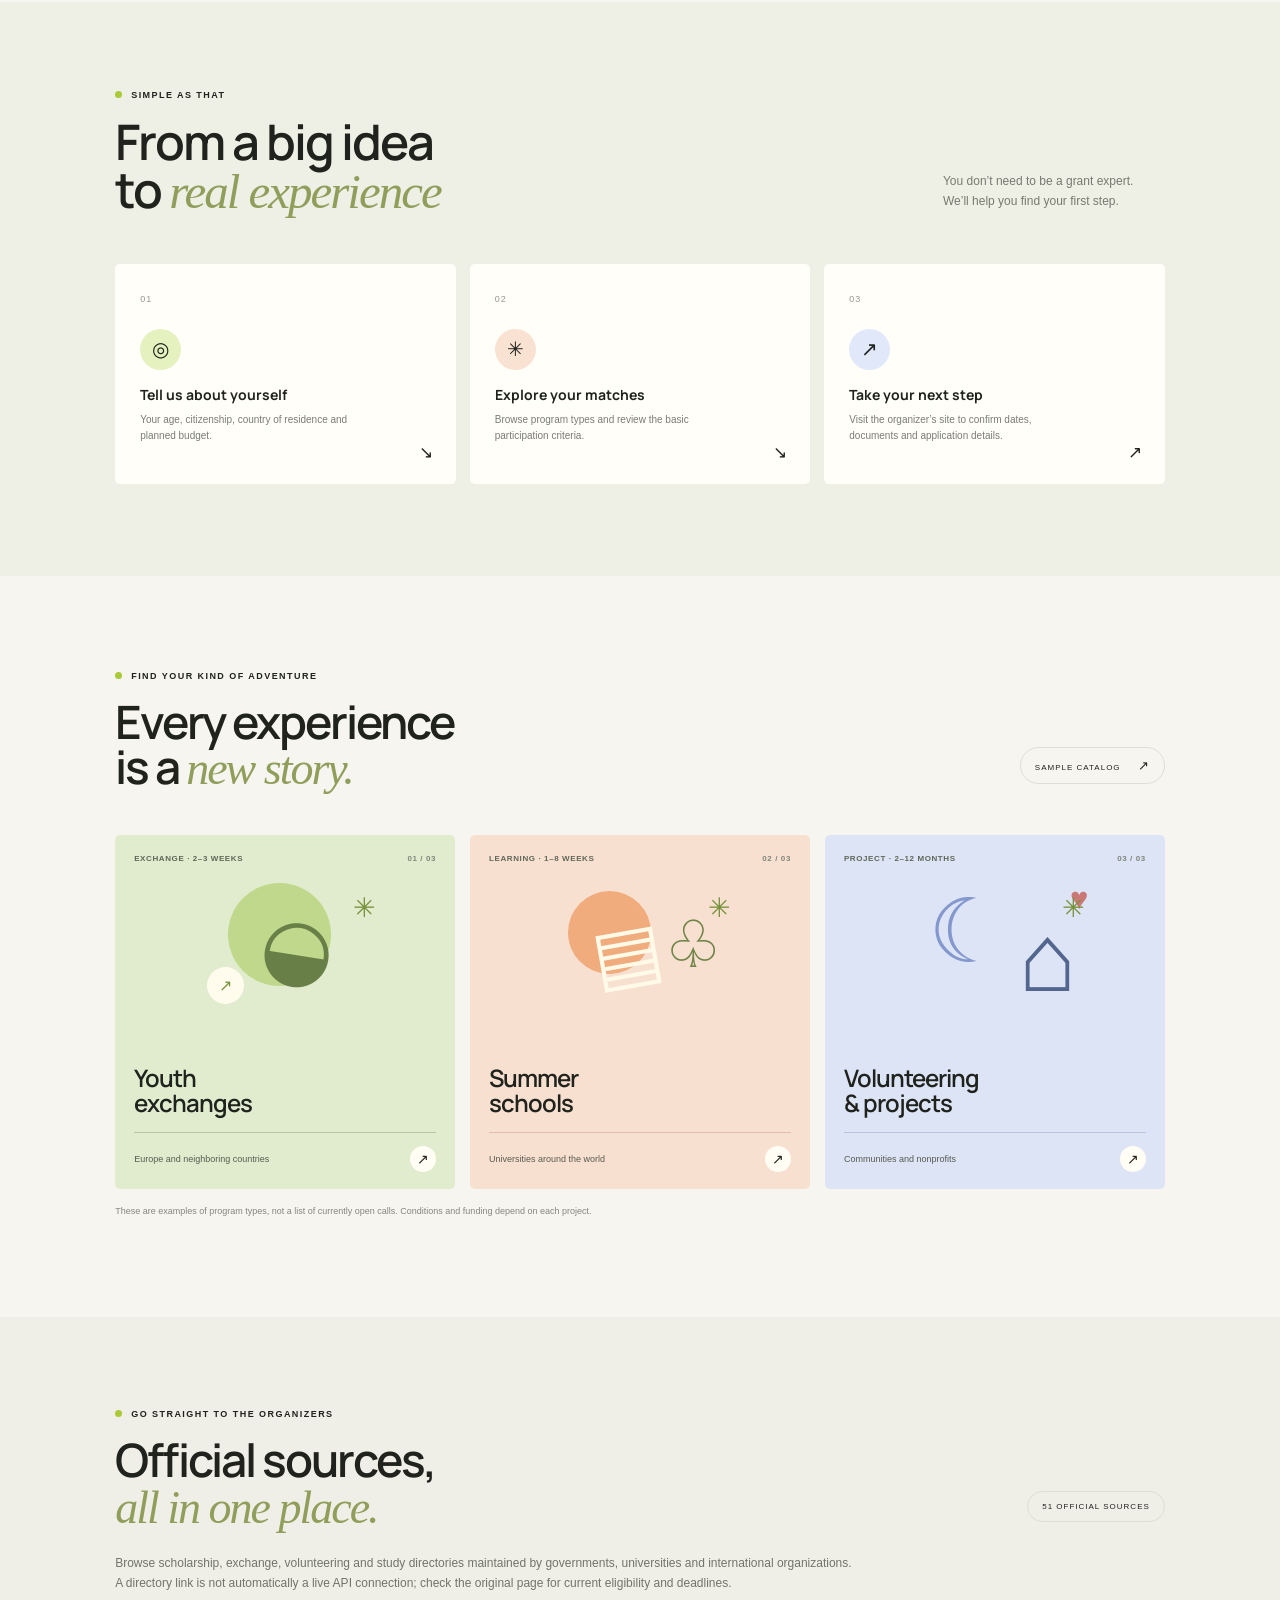
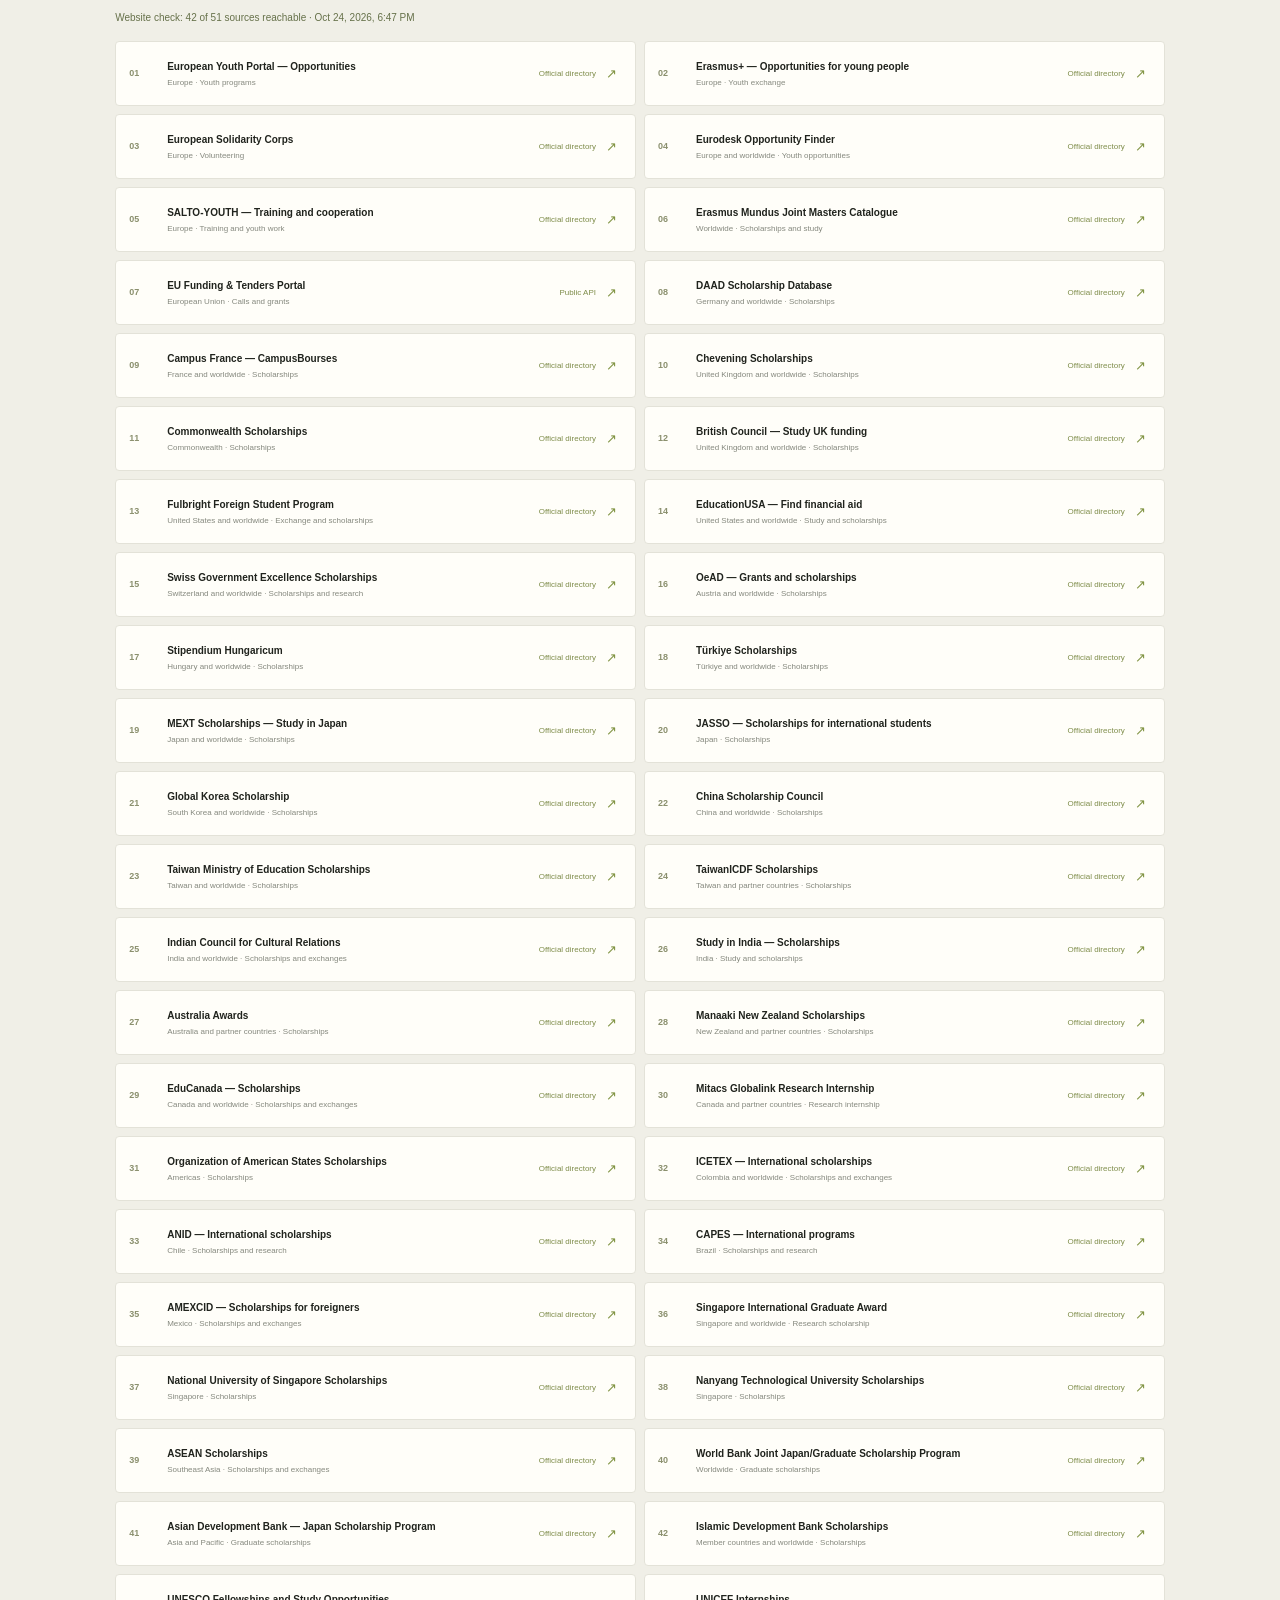
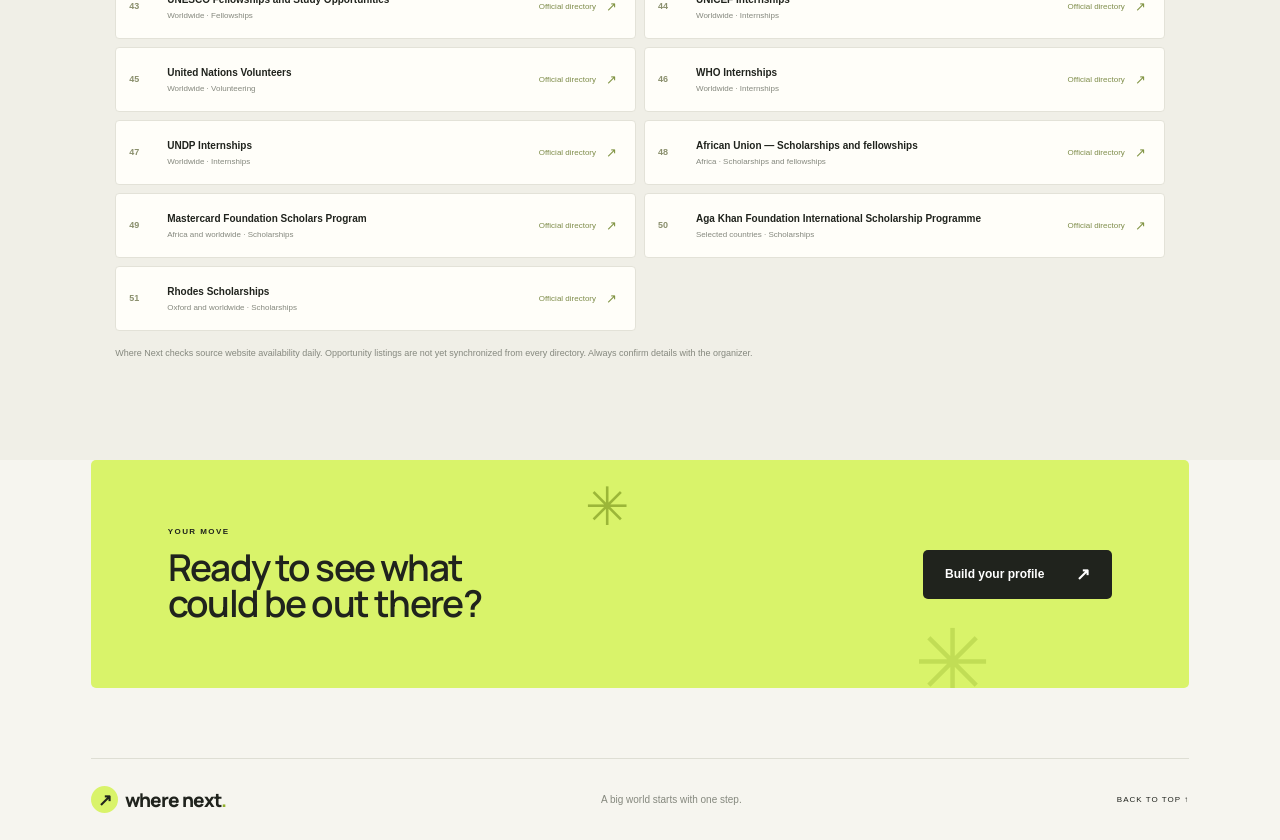
==== commit 17638692: "Refresh source status on live site Updated script tag to include versioning for cache control." ====
--- a/site/index.html
+++ b/site/index.html
@@ -23,33 +23,6 @@
     <section class="cta"><div class="cta-star">✳</div><div><span class="eyebrow">YOUR MOVE</span><h2>Ready to see what<br>could be out there?</h2></div><a class="button button-dark" href="#finder">Build your profile <span>↗</span></a><span class="cta-orbit">✳</span></section>
   </main>
   <footer><a class="brand" href="#top"><span class="brand-mark">↗</span> where next<span class="brand-dot">.</span></a><span>A big world starts with one step.</span><a href="#top">BACK TO TOP ↑</a></footer>
-  <script src="script.js"></script>
+  <script src="script.js?v=source-health-1"></script>
 </body>
 </html>
-<!doctype html>
-<html lang="en">
-<head>
-  <meta charset="utf-8">
-  <meta name="viewport" content="width=device-width, initial-scale=1">
-  <meta name="theme-color" content="#f6f5ef">
-  <title>Where Next — find your opportunity</title>
-  <meta name="description" content="Find international exchanges, summer schools and learning programs that fit your age, country and budget.">
-  <link rel="preconnect" href="https://fonts.googleapis.com">
-  <link rel="preconnect" href="https://fonts.gstatic.com" crossorigin>
-  <link href="https://fonts.googleapis.com/css2?family=DM+Sans:wght@400;500;600;700&family=Manrope:wght@400;500;600;700;800&display=swap" rel="stylesheet">
-  <link rel="stylesheet" href="style.css">
-</head>
-<body>
-  <header class="topbar"><a class="brand" href="#top" aria-label="Where Next — home"><span class="brand-mark">↗</span> where next<span class="brand-dot">.</span></a><nav><a href="#how">How it works</a><a href="#opportunities">Opportunities</a></nav><a class="top-cta" href="#finder">Find a program <span>↘</span></a></header>
-  <main id="top">
-    <section class="hero"><div class="hero-copy"><div class="eyebrow"><span class="eyebrow-dot"></span> YOUR NEXT STEP IS CLOSER THAN YOU THINK</div><h1>The world is<br><em>wide open.</em><br>Find your place.</h1><p>Exchanges, summer schools, volunteering and grants — discover opportunities that fit you.</p><a class="button button-dark" href="#finder">Find your program <span>↘</span></a><div class="hero-note"><div class="avatars"><span>A</span><span>M</span><span>I</span></div><span>For anyone ready<br>to try something new</span></div></div><div class="hero-art"><div class="sun"></div><div class="orbit orbit-one"></div><div class="orbit orbit-two"></div><div class="planet planet-big"><span>✳</span></div><div class="planet planet-small"></div><div class="spark spark-a">✳</div><div class="spark spark-b">✳</div><div class="art-caption"><span>01 / 04</span><span>There are more opportunities<br>than you think</span></div><div class="floating-note"><span class="note-icon">✦</span><span>Your journey<br><b>starts here</b></span><span class="note-arrow">↗</span></div></div><div class="hero-stamp">GO<br><span>FAR</span></div></section>
-    <section class="trust-strip"><span>OPPORTUNITIES FOR THOSE READY FOR MORE</span><div><b>ERASMUS+</b><i>✳</i><b>EXCHANGES</b><i>✳</i><b>SUMMER SCHOOLS</b><i>✳</i><b>VOLUNTEERING</b><i>✳</i><b>GRANTS</b></div></section>
-    <section class="finder-section" id="finder"><div class="section-heading"><div><div class="eyebrow"><span class="eyebrow-dot"></span> YOUR PERSONAL MATCH</div><h2>Where to begin?</h2></div><p>Share a few details and discover<br>where you could apply.</p></div><div class="finder-grid"><form id="finderForm" class="form-card"><div class="form-top"><span class="step">01 <i>—</i> 02</span><span class="tiny-label">YOUR PROFILE</span></div><label>How old are you?<div class="input-wrap"><input id="age" type="number" min="13" max="100" placeholder="For example, 19" required><span class="input-suffix">years</span></div></label><label>Where do you live?<select id="residence" required><option value="">Select a country</option><option>Armenia</option><option>Georgia</option><option>Kazakhstan</option><option>Kyrgyzstan</option><option>Moldova</option><option>Russia</option><option>Tajikistan</option><option>Türkiye</option><option>Ukraine</option><option>Uzbekistan</option><option>Another country</option></select></label><label>What is your citizenship?<select id="citizenship" required><option value="">Select your citizenship</option><option>Armenia</option><option>Georgia</option><option>Kazakhstan</option><option>Kyrgyzstan</option><option>Moldova</option><option>Russia</option><option>Tajikistan</option><option>Türkiye</option><option>Ukraine</option><option>Uzbekistan</option><option>Other</option></select></label><label>What is your budget?<div class="input-wrap"><span class="input-prefix">€</span><input id="budget" type="number" min="0" placeholder="For example, 500" required><span class="input-suffix">EUR</span></div></label><button class="button button-lime submit-button" type="submit">Show me opportunities <span>↗</span></button><p class="form-privacy">Matching happens in your browser. We don’t store your details.</p></form><div class="results-area" id="resultsArea"><div class="empty-state"><div class="empty-graphic"><span class="empty-sun"></span><span class="empty-star">✳</span><span class="empty-card">✦</span></div><div class="empty-copy"><span class="tiny-label">YOUR OPPORTUNITY MAP</span><h3>Where will your<br>next step take you?</h3><p>Fill in the form to see options matched to your age and budget.</p></div><div class="empty-bottom"><span>DISCOVER WHAT’S NEXT</span><span>✳</span></div></div></div></div></section>
-    <section class="how-section" id="how"><div class="how-top"><div><div class="eyebrow"><span class="eyebrow-dot"></span> SIMPLE AS THAT</div><h2>From a big idea<br>to <em>real experience</em></h2></div><p>You don’t need to be a grant expert.<br>We’ll help you find your first step.</p></div><div class="steps"><article><span class="step-num">01</span><div class="step-icon icon-lime">◎</div><h3>Tell us about yourself</h3><p>Your age, citizenship, country of residence and planned budget.</p><span class="step-arrow">↘</span></article><article><span class="step-num">02</span><div class="step-icon icon-peach">✳</div><h3>Explore your matches</h3><p>Browse program types and review the basic participation criteria.</p><span class="step-arrow">↘</span></article><article><span class="step-num">03</span><div class="step-icon icon-blue">↗</div><h3>Take your next step</h3><p>Visit the organizer’s site to confirm dates, documents and application details.</p><span class="step-arrow">↗</span></article></div></section>
-    <section class="opportunities" id="opportunities"><div class="opportunities-head"><div><div class="eyebrow"><span class="eyebrow-dot"></span> FIND YOUR KIND OF ADVENTURE</div><h2>Every experience<br>is a <em>new story.</em></h2></div><span class="catalog-badge">SAMPLE CATALOG <span>↗</span></span></div><div class="feature-cards"><article class="feature-card feature-green"><div class="feature-meta"><span>EXCHANGE · 2–3 WEEKS</span><span>01 / 03</span></div><div class="feature-illustration ill-exchange"><span class="ill-circle"></span><span class="ill-person">◒</span><span class="ill-star">✳</span><span class="ill-flag">↗</span></div><h3>Youth<br>exchanges</h3><div class="feature-bottom"><span>Europe and neighboring countries</span><span class="round-arrow">↗</span></div></article><article class="feature-card feature-orange"><div class="feature-meta"><span>LEARNING · 1–8 WEEKS</span><span>02 / 03</span></div><div class="feature-illustration ill-school"><span class="ill-sun"></span><span class="ill-book">▤</span><span class="ill-palm">♧</span><span class="ill-star">✳</span></div><h3>Summer<br>schools</h3><div class="feature-bottom"><span>Universities around the world</span><span class="round-arrow">↗</span></div></article><article class="feature-card feature-blue"><div class="feature-meta"><span>PROJECT · 2–12 MONTHS</span><span>03 / 03</span></div><div class="feature-illustration ill-volunteer"><span class="ill-moon">☾</span><span class="ill-house">⌂</span><span class="ill-heart">♥</span><span class="ill-star">✳</span></div><h3>Volunteering<br>& projects</h3><div class="feature-bottom"><span>Communities and nonprofits</span><span class="round-arrow">↗</span></div></article></div><p class="catalog-note">These are examples of program types, not a list of currently open calls. Conditions and funding depend on each project.</p></section>
-    <section class="cta"><div class="cta-star">✳</div><div><span class="eyebrow">YOUR MOVE</span><h2>Ready to see what<br>could be out there?</h2></div><a class="button button-dark" href="#finder">Build your profile <span>↗</span></a><span class="cta-orbit">✳</span></section>
-  </main>
-  <footer><a class="brand" href="#top"><span class="brand-mark">↗</span> where next<span class="brand-dot">.</span></a><span>A big world starts with one step.</span><a href="#top">BACK TO TOP ↑</a></footer>
-  <script src="script.js"></script>
-</body>
-</html>
--- a/site/style.css
+++ b/site/style.css
@@ -3,3 +3,6 @@
 @media(max-width:640px){.topbar{height:67px}.brand{font-size:17px}.topbar nav{display:none}.top-cta{font-size:10px}.hero{display:block;padding:51px 7% 25px;min-height:0}.hero h1{font-size:58px}.hero-copy>p{font-size:13px}.hero-art{height:325px;margin:14px -14% 0;transform:scale(.86)}.hero-stamp{right:10%;top:55%}.trust-strip div{gap:10px 15px}.trust-strip b{font-size:8px}.finder-section,.how-section,.opportunities{padding:66px 6%}.section-heading,.how-top,.opportunities-head{display:block}.section-heading h2,.how-top h2,.opportunities-head h2{font-size:40px}.section-heading>p,.how-top>p{margin-top:15px}.finder-grid{grid-template-columns:1fr;margin-top:28px}.form-card{padding:23px}.results-area{min-height:400px}.empty-state{min-height:400px;padding:30px 25px;align-items:flex-start}.empty-copy{margin-top:28px}.empty-copy h3{font-size:29px}.empty-graphic{top:21%;right:-4%;transform:scale(.76);transform-origin:top right}.steps{grid-template-columns:1fr;margin-top:30px}.steps article{min-height:195px}.step-icon{margin-top:17px}.catalog-badge{display:inline-block;margin-top:18px}.feature-cards{grid-template-columns:1fr;margin-top:30px}.feature-card{min-height:325px;padding:20px}.feature-illustration{height:145px}.cta{margin:0 5% 50px;padding:32px 7%;min-height:290px;align-items:flex-start;flex-direction:column;justify-content:center;gap:22px}.cta h2{font-size:32px}.cta-star{left:auto;right:15%;top:8px;font-size:40px}.cta-orbit{right:8%;bottom:-18px}footer{margin:0 5%;height:80px;gap:10px}footer .brand{font-size:14px}footer>span{font-size:8px;max-width:130px;text-align:center}footer>a:last-child{font-size:7px}}
 .results-area .no-results a{width:fit-content;margin-top:10px;color:#536a21;font-size:11px;font-weight:700;text-decoration:none;border-bottom:1px solid #aaba7c;padding-bottom:3px}.result-link{text-decoration:none;display:inline-block}
 .source-links{display:grid;gap:10px;margin-top:22px}.source-links a{display:block;padding:13px 16px;border:1px solid rgba(24,35,27,.14);border-radius:12px;color:#18231b;text-decoration:none;font-weight:600;background:rgba(255,255,255,.45)}.source-links a:hover{background:#fff}
+
+.sources-section{padding:92px 9% 100px;background:#f0efe7}.sources-section h2{font-size:46px;margin:18px 0 0;letter-spacing:-2px}.sources-intro{max-width:680px;color:#717469;font-size:12px;line-height:1.7;margin:23px 0 18px}.source-health{font-size:10px;color:#66714a;margin:0 0 18px}.source-grid{display:grid;grid-template-columns:repeat(2,minmax(0,1fr));gap:8px}.source-card{min-height:65px;padding:10px 13px;background:#fffef9;border:1px solid #e3e2d8;border-radius:4px;display:grid;grid-template-columns:28px minmax(0,1fr) auto 16px;gap:10px;align-items:center;color:var(--ink);text-decoration:none}.source-card:hover{border-color:#9bb638;background:#fff}.source-number{font-size:9px;color:#8b906e;font-weight:700}.source-card-main{display:grid;gap:4px}.source-card-main b{font-size:10px;line-height:1.35}.source-card-main small{font-size:8px;color:#85887e}.source-access{font-size:8px;color:#7e8c4a;text-align:right}.source-open{font-size:13px;color:#809342}.source-health,.sources-intro{max-width:740px}
+@media(max-width:640px){.sources-section{padding:66px 6%}.sources-section h2{font-size:40px}.source-grid{grid-template-columns:1fr}.source-card{grid-template-columns:25px minmax(0,1fr) auto 14px;padding:10px}.source-card-main b{font-size:9px}.source-access{max-width:90px;line-height:1.3}}
